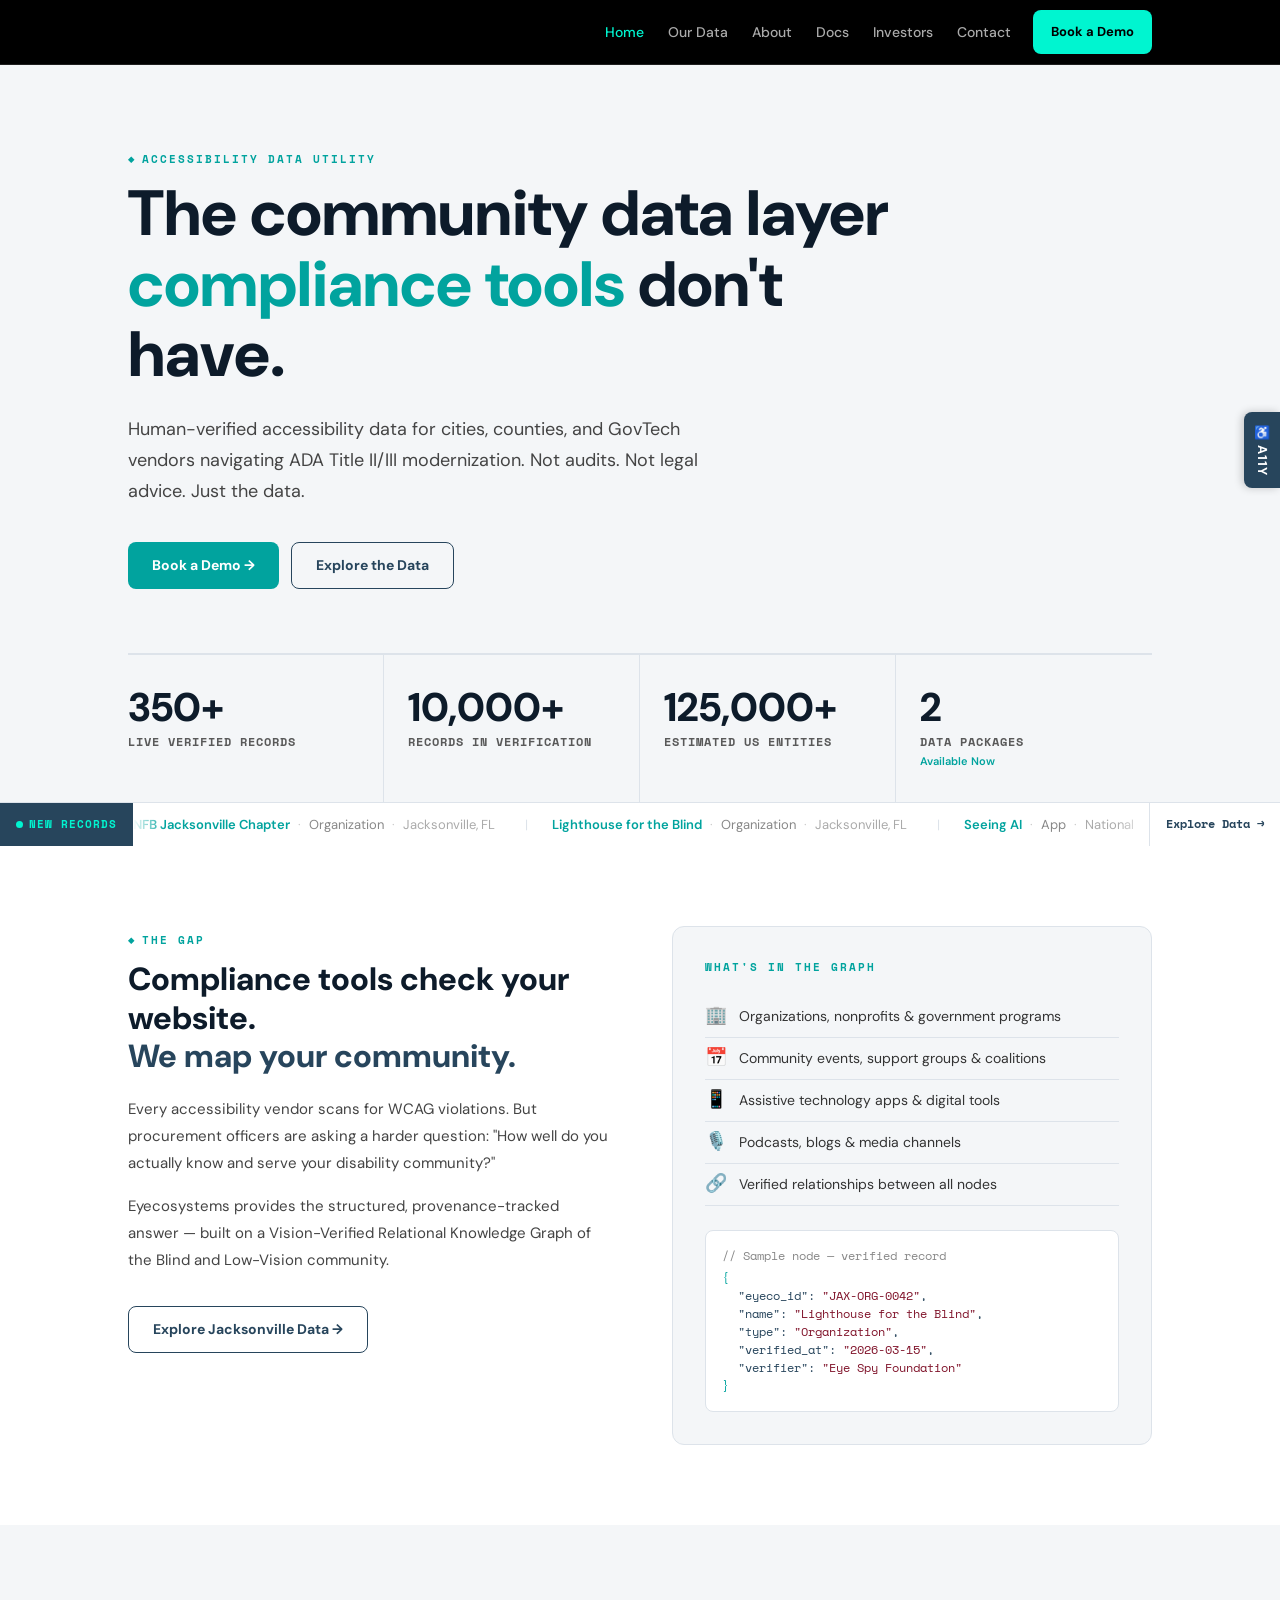
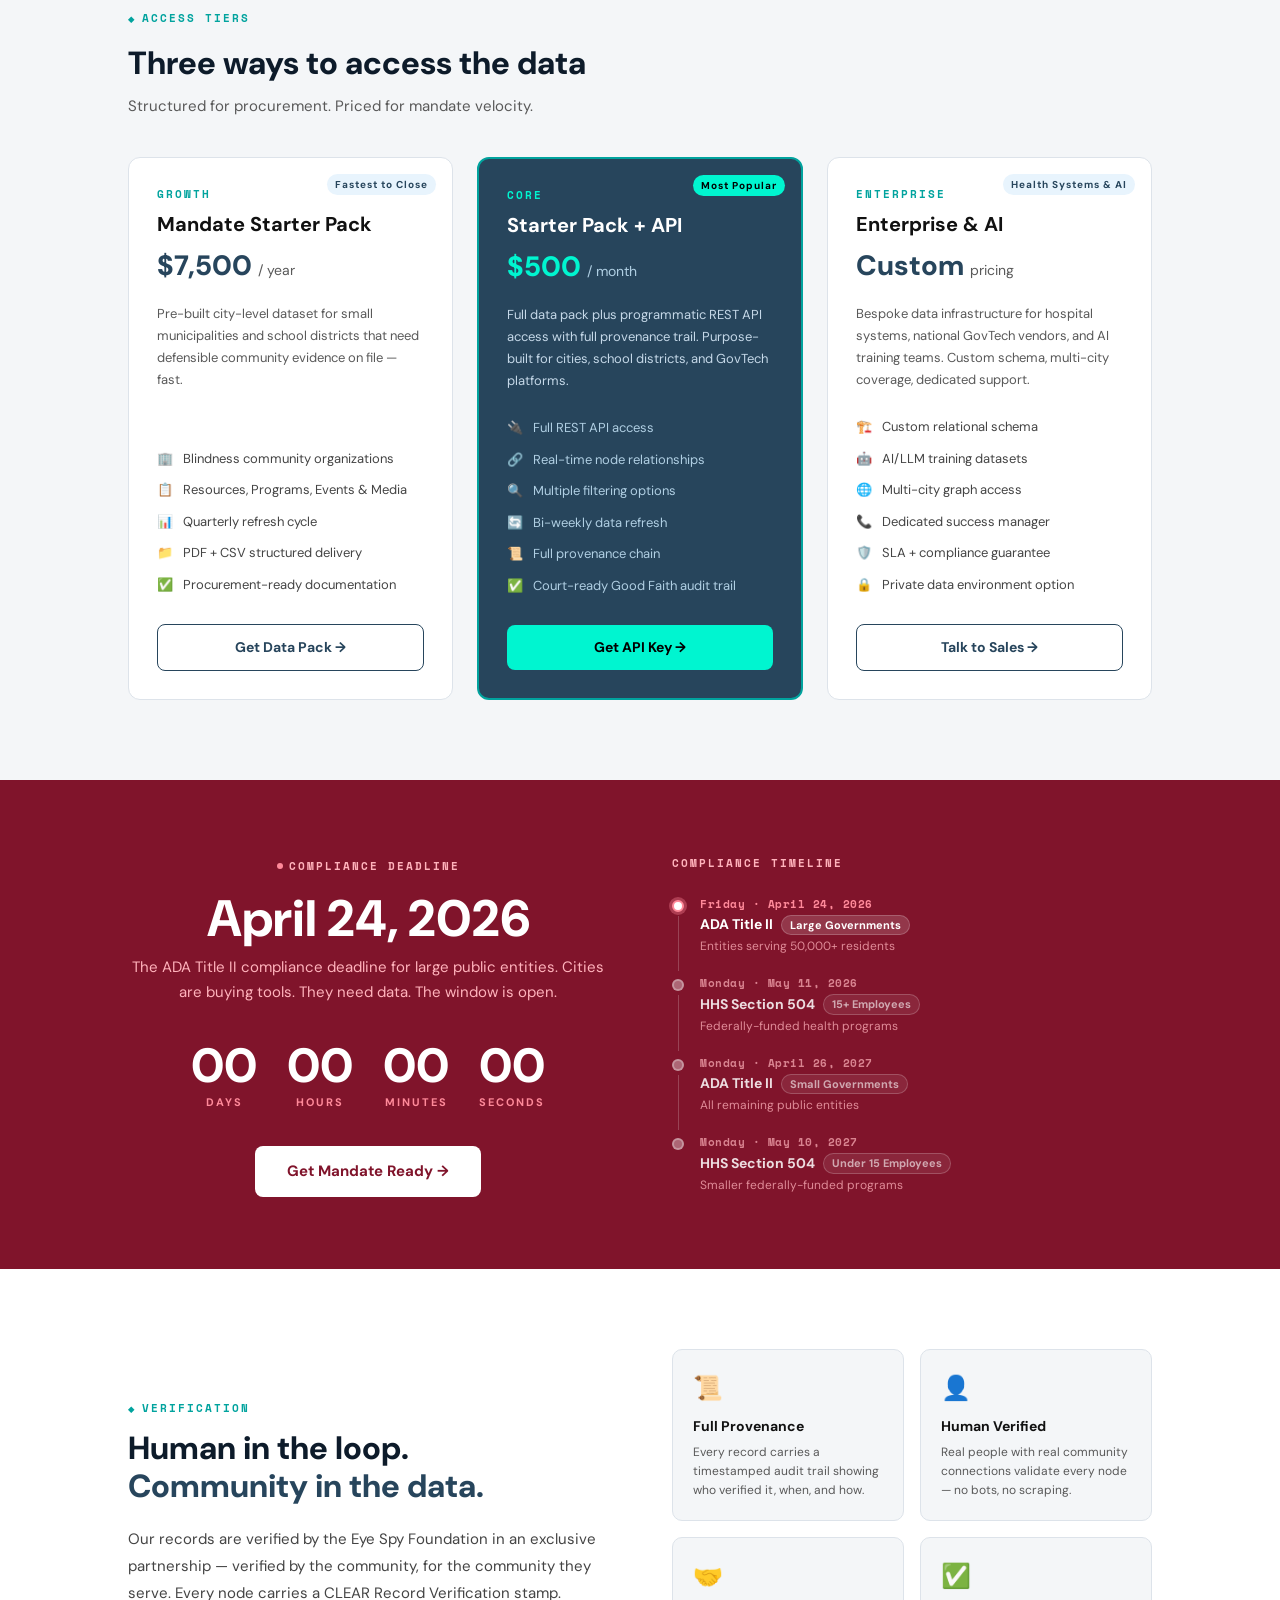
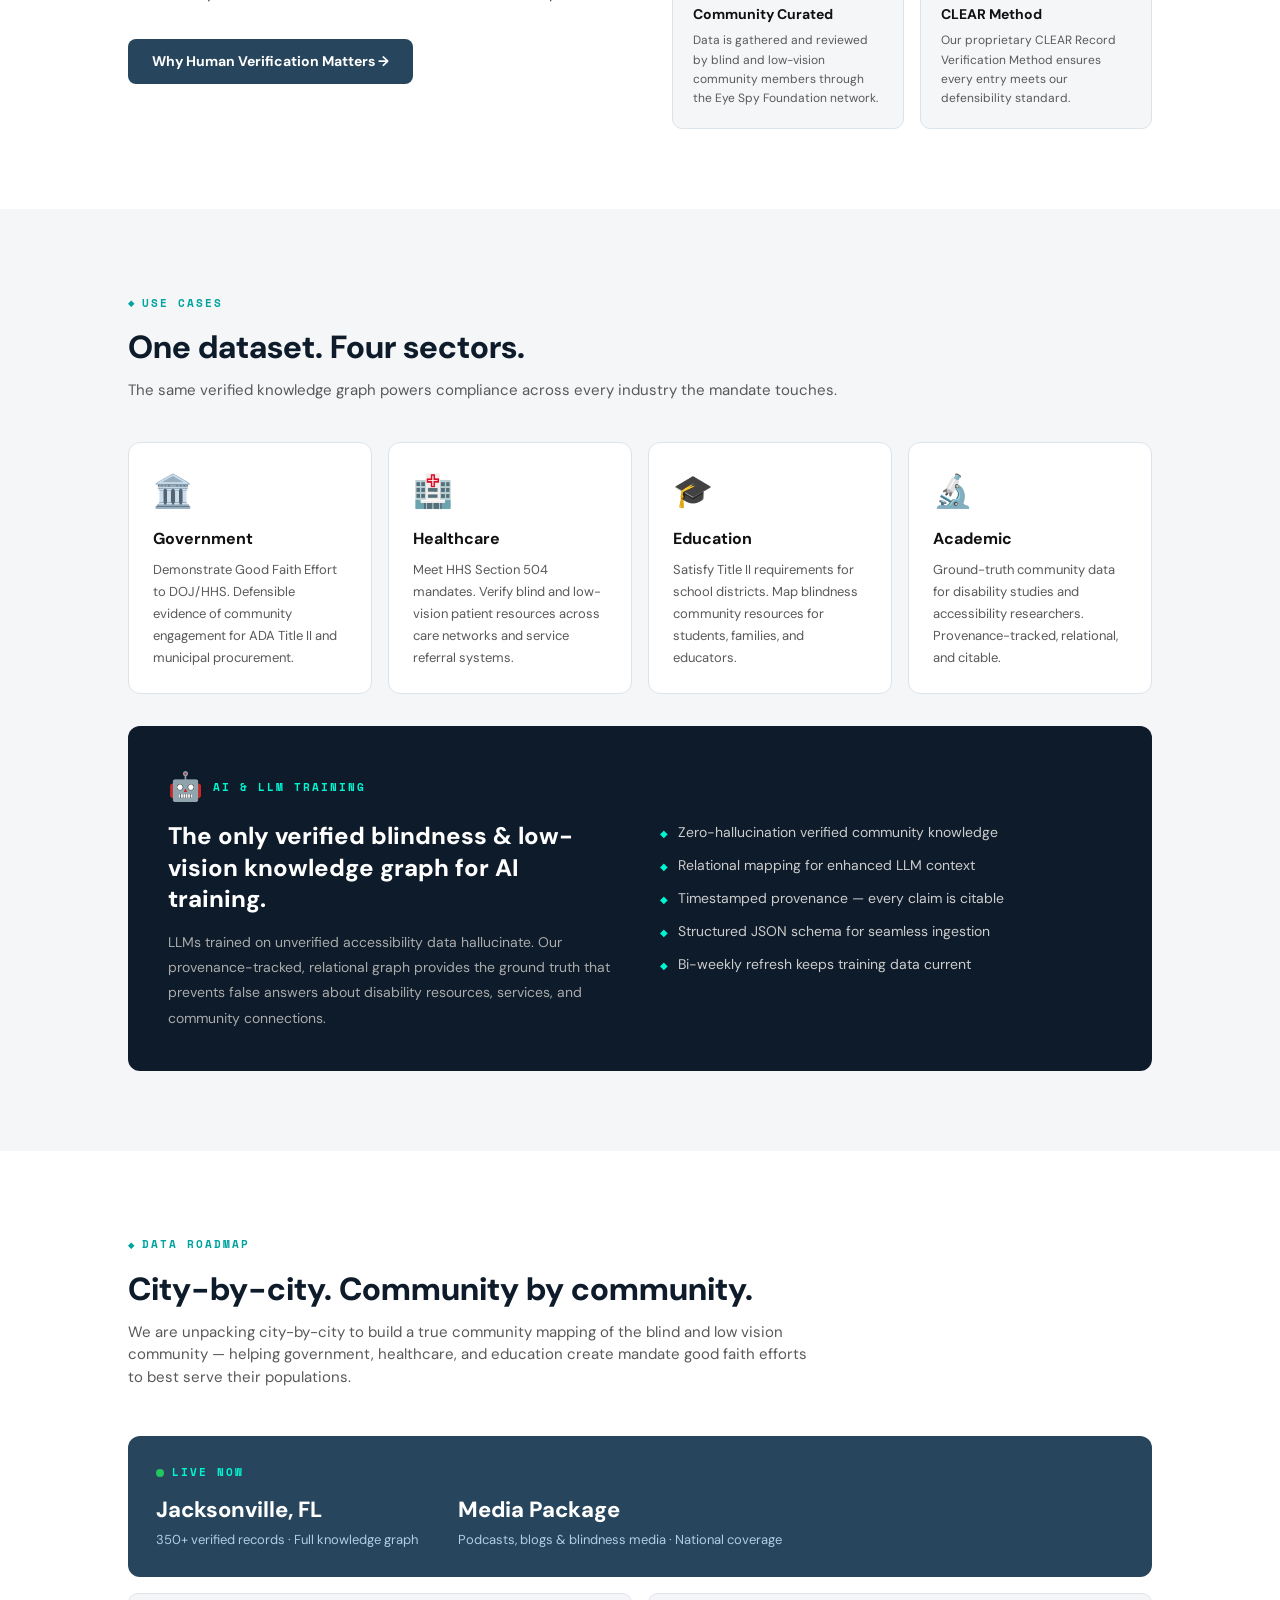
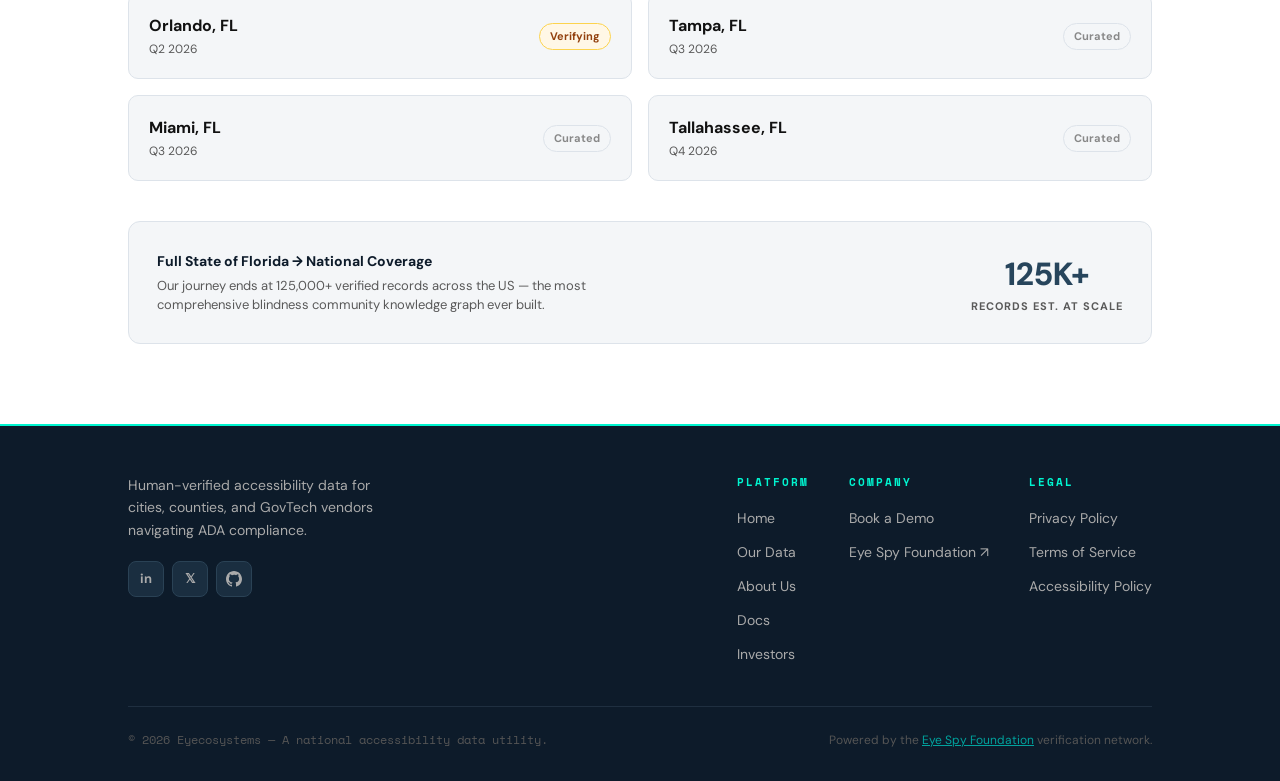
==== index.html @ 8a0022ad "Eyecosystems Wesbite Committing Files" ====
<!doctype html>
<html lang="en">
  <head>
    <meta charset="UTF-8" />
    <meta name="viewport" content="width=device-width, initial-scale=1.0" />
    <meta name="robots" content="index, follow" />
    <meta name="theme-color" content="#000000" />

    <!-- Primary SEO — updated dynamically by SEO.tsx on route change -->
    <title>Eyecosystems — Human-Verified Accessibility Data for ADA Compliance</title>
    <meta name="description" content="Structured, human-verified blind and low-vision community data for cities, counties, and GovTech vendors navigating ADA Title II/III mandates. Not audits. Just data." />

    <!-- Canonical -->
    <link rel="canonical" href="https://eyecosystems.com/" />

    <!-- Favicon (logo CDN) -->
    <link rel="icon" type="image/png" href="https://pub-629428d185ca4960a0a73c850d32294b.r2.dev/company_61718/images/44fcd4c3-2756-4f76-91cd-ed604729d4d9.png" />
    <link rel="apple-touch-icon" href="https://pub-629428d185ca4960a0a73c850d32294b.r2.dev/company_61718/images/44fcd4c3-2756-4f76-91cd-ed604729d4d9.png" />

    <!-- OpenGraph baseline (overridden per-page by SEO.tsx) -->
    <meta property="og:type" content="website" />
    <meta property="og:site_name" content="Eyecosystems" />
    <meta property="og:url" content="https://eyecosystems.com/" />
    <meta property="og:title" content="Eyecosystems — The Community Data Layer Compliance Tools Don't Have" />
    <meta property="og:description" content="Human-verified accessibility data for ADA Title II compliance. Knowledge graph of blind and low-vision community organizations, events, and resources." />
    <meta property="og:image" content="https://pub-629428d185ca4960a0a73c850d32294b.r2.dev/company_61718/images/44fcd4c3-2756-4f76-91cd-ed604729d4d9.png" />

    <!-- Twitter / X Card -->
    <meta name="twitter:card" content="summary_large_image" />
    <meta name="twitter:site" content="@eyecosystems" />
    <meta name="twitter:title" content="Eyecosystems — The Community Data Layer Compliance Tools Don't Have" />
    <meta name="twitter:description" content="Human-verified blind and low-vision community data for ADA Title II compliance." />
    <meta name="twitter:image" content="https://pub-629428d185ca4960a0a73c850d32294b.r2.dev/company_61718/images/44fcd4c3-2756-4f76-91cd-ed604729d4d9.png" />

    <!-- Sitemap -->
    <link rel="sitemap" type="application/xml" href="/sitemap.xml" />

    <!-- Schema.org JSON-LD (also injected by SEO.tsx) -->
    <script type="application/ld+json" id="schema-org-json-ld">
    {
      "@context": "https://schema.org",
      "@graph": [
        {
          "@type": "Organization",
          "@id": "https://eyecosystems.com/#organization",
          "name": "Eyecosystems",
          "url": "https://eyecosystems.com",
          "logo": "https://pub-629428d185ca4960a0a73c850d32294b.r2.dev/company_61718/images/44fcd4c3-2756-4f76-91cd-ed604729d4d9.png",
          "description": "Human-verified accessibility data for cities, counties, and GovTech vendors navigating ADA Title II/III compliance.",
          "address": {
            "@type": "PostalAddress",
            "addressLocality": "Jacksonville",
            "addressRegion": "FL",
            "addressCountry": "US"
          },
          "contactPoint": {
            "@type": "ContactPoint",
            "email": "contact@eyecosystems.com",
            "contactType": "customer service"
          },
          "sameAs": [
            "https://www.linkedin.com/company/eyecosystems/",
            "https://x.com/eyecosystems",
            "https://github.com/eyecosystems"
          ]
        },
        {
          "@type": "WebSite",
          "@id": "https://eyecosystems.com/#website",
          "url": "https://eyecosystems.com",
          "name": "Eyecosystems",
          "publisher": { "@id": "https://eyecosystems.com/#organization" }
        }
      ]
    }
    </script>

    <!-- Google tag (gtag.js) -->
    <script async src="https://www.googletagmanager.com/gtag/js?id=G-940W81LPR1"></script>
    <script>
      window.dataLayer = window.dataLayer || [];
      function gtag(){dataLayer.push(arguments);}
      gtag('js', new Date());
      gtag('config', 'G-940W81LPR1');
    </script>

    <!-- Google Search Console verification — ADD YOUR META TAG BELOW -->
    <!-- <meta name="google-site-verification" content="YOUR_VERIFICATION_CODE" /> -->
    <script type="module" crossorigin src="/assets/index-sAjUJrqt.js"></script>
    <link rel="stylesheet" crossorigin href="/assets/index-C07-YPjO.css">
  </head>
  <body>
    <div id="root"></div>
  </body>
</html>
---- assets/index-C07-YPjO.css ----
@import "https://fonts.googleapis.com/css2?family=DM+Sans:ital,opsz,wght@0,9..40,300;0,9..40,400;0,9..40,500;0,9..40,600;0,9..40,700;0,9..40,800;1,9..40,400&family=Space+Mono:wght@400;700&display=swap";*,:before,:after{box-sizing:border-box;border:0 solid #e5e7eb}:before,:after{--tw-content:""}html,:host{-webkit-text-size-adjust:100%;tab-size:4;font-feature-settings:normal;font-variation-settings:normal;-webkit-tap-highlight-color:transparent;font-family:DM Sans,Helvetica Neue,Helvetica,Arial,sans-serif;line-height:1.5}body{line-height:inherit;margin:0}hr{height:0;color:inherit;border-top-width:1px}abbr:where([title]){-webkit-text-decoration:underline dotted;text-decoration:underline dotted}h1,h2,h3,h4,h5,h6{font-size:inherit;font-weight:inherit}a{color:inherit;-webkit-text-decoration:inherit;text-decoration:inherit}b,strong{font-weight:bolder}code,kbd,samp,pre{font-feature-settings:normal;font-variation-settings:normal;font-family:Space Mono,monospace;font-size:1em}small{font-size:80%}sub,sup{vertical-align:baseline;font-size:75%;line-height:0;position:relative}sub{bottom:-.25em}sup{top:-.5em}table{text-indent:0;border-color:inherit;border-collapse:collapse}button,input,optgroup,select,textarea{font-feature-settings:inherit;font-variation-settings:inherit;font-family:inherit;font-size:100%;font-weight:inherit;line-height:inherit;color:inherit;margin:0;padding:0}button,select{text-transform:none}button,[type=button],[type=reset],[type=submit]{-webkit-appearance:button;background-color:#0000;background-image:none}:-moz-focusring{outline:auto}:-moz-ui-invalid{box-shadow:none}progress{vertical-align:baseline}::-webkit-inner-spin-button{height:auto}::-webkit-outer-spin-button{height:auto}[type=search]{-webkit-appearance:textfield;outline-offset:-2px}::-webkit-search-decoration{-webkit-appearance:none}::-webkit-file-upload-button{-webkit-appearance:button;font:inherit}summary{display:list-item}blockquote,dl,dd,h1,h2,h3,h4,h5,h6,hr,figure,p,pre{margin:0}fieldset{margin:0;padding:0}legend{padding:0}ol,ul,menu{margin:0;padding:0;list-style:none}dialog{padding:0}textarea{resize:vertical}input::-moz-placeholder{opacity:1;color:#9ca3af}textarea::-moz-placeholder{opacity:1;color:#9ca3af}input::placeholder,textarea::placeholder{opacity:1;color:#9ca3af}button,[role=button]{cursor:pointer}:disabled{cursor:default}img,svg,video,canvas,audio,iframe,embed,object{vertical-align:middle;display:block}img,video{max-width:100%;height:auto}[hidden]{display:none}*,:before,:after,::backdrop{--tw-border-spacing-x:0;--tw-border-spacing-y:0;--tw-translate-x:0;--tw-translate-y:0;--tw-rotate:0;--tw-skew-x:0;--tw-skew-y:0;--tw-scale-x:1;--tw-scale-y:1;--tw-pan-x: ;--tw-pan-y: ;--tw-pinch-zoom: ;--tw-scroll-snap-strictness:proximity;--tw-gradient-from-position: ;--tw-gradient-via-position: ;--tw-gradient-to-position: ;--tw-ordinal: ;--tw-slashed-zero: ;--tw-numeric-figure: ;--tw-numeric-spacing: ;--tw-numeric-fraction: ;--tw-ring-inset: ;--tw-ring-offset-width:0px;--tw-ring-offset-color:#fff;--tw-ring-color:#3b82f680;--tw-ring-offset-shadow:0 0 #0000;--tw-ring-shadow:0 0 #0000;--tw-shadow:0 0 #0000;--tw-shadow-colored:0 0 #0000;--tw-blur: ;--tw-brightness: ;--tw-contrast: ;--tw-grayscale: ;--tw-hue-rotate: ;--tw-invert: ;--tw-saturate: ;--tw-sepia: ;--tw-drop-shadow: ;--tw-backdrop-blur: ;--tw-backdrop-brightness: ;--tw-backdrop-contrast: ;--tw-backdrop-grayscale: ;--tw-backdrop-hue-rotate: ;--tw-backdrop-invert: ;--tw-backdrop-opacity: ;--tw-backdrop-saturate: ;--tw-backdrop-sepia: }.visible{visibility:visible}.collapse{visibility:collapse}.static{position:static}.fixed{position:fixed}.absolute{position:absolute}.relative{position:relative}.sticky{position:sticky}.isolate{isolation:isolate}.block{display:block}.inline-block{display:inline-block}.flex{display:flex}.inline-flex{display:inline-flex}.table{display:table}.grid{display:grid}.hidden{display:none}.transform{transform:translate(var(--tw-translate-x), var(--tw-translate-y)) rotate(var(--tw-rotate)) skewX(var(--tw-skew-x)) skewY(var(--tw-skew-y)) scaleX(var(--tw-scale-x)) scaleY(var(--tw-scale-y))}.break-all{word-break:break-all}.border{border-width:1px}.uppercase{text-transform:uppercase}.tabular-nums{--tw-numeric-spacing:tabular-nums;font-variant-numeric:var(--tw-ordinal) var(--tw-slashed-zero) var(--tw-numeric-figure) var(--tw-numeric-spacing) var(--tw-numeric-fraction)}.underline{text-decoration-line:underline}.outline{outline-style:solid}.ring{--tw-ring-offset-shadow:var(--tw-ring-inset) 0 0 0 var(--tw-ring-offset-width) var(--tw-ring-offset-color);--tw-ring-shadow:var(--tw-ring-inset) 0 0 0 calc(3px + var(--tw-ring-offset-width)) var(--tw-ring-color);box-shadow:var(--tw-ring-offset-shadow), var(--tw-ring-shadow), var(--tw-shadow,0 0 #0000)}.filter{filter:var(--tw-blur) var(--tw-brightness) var(--tw-contrast) var(--tw-grayscale) var(--tw-hue-rotate) var(--tw-invert) var(--tw-saturate) var(--tw-sepia) var(--tw-drop-shadow)}.transition{transition-property:color,background-color,border-color,text-decoration-color,fill,stroke,opacity,box-shadow,transform,filter,-webkit-backdrop-filter,backdrop-filter;transition-duration:.15s;transition-timing-function:cubic-bezier(.4,0,.2,1)}.ease-in-out{transition-timing-function:cubic-bezier(.4,0,.2,1)}.ease-out{transition-timing-function:cubic-bezier(0,0,.2,1)}:root{--eyeco-black:#000;--eyeco-dark-blue:#27455c;--eyeco-teal:#00f5d0;--eyeco-red:#80142b;--eyeco-data-teal:#01a39e;--eyeco-white:#fff;--eyeco-slate:#999;--eyeco-bg:#f4f6f8;--eyeco-border:#dde3ea}*,:before,:after{box-sizing:border-box}body{-webkit-font-smoothing:antialiased;-moz-osx-font-smoothing:grayscale;color:#111;background:#f4f6f8;margin:0;font-family:DM Sans,Helvetica Neue,Helvetica,sans-serif}h1,h2,h3,h4,h5,h6,p,ul{margin:0;padding:0}.sr-only{clip:rect(0, 0, 0, 0);white-space:nowrap;border-width:0;width:1px;height:1px;margin:-1px;padding:0;position:absolute;overflow:hidden}:focus-visible{outline-offset:2px;border-radius:4px;outline:2px solid #01a39e}@keyframes pulse{0%,to{opacity:1}50%{opacity:.4}}@keyframes ticker-pulse{0%,to{opacity:1;transform:scale(1)}50%{opacity:.5;transform:scale(.85)}}@keyframes ticker-scroll{0%{transform:translate(0)}to{transform:translate(-50%)}}@keyframes live-pulse{0%{box-shadow:0 0 #22c55eb3}70%{box-shadow:0 0 0 8px #22c55e00}to{box-shadow:0 0 #22c55e00}}@media (width<=768px){.desktop-nav{display:none!important}.mobile-menu-btn{display:flex!important}[style*="max-width: 80%"]{max-width:92%!important}[style*="grid-template-columns: 1fr 1fr"],[style*="grid-template-columns: 1fr 1.5fr"],[style*="grid-template-columns: 1fr 1.4fr"],[style*="grid-template-columns: 300px 1fr"],[style*="grid-template-columns: 220px 1fr"],[style*="grid-template-columns: 200px 1fr"],[style*="grid-template-columns: repeat(3, 1fr)"]{grid-template-columns:1fr!important}[style*="grid-template-columns: repeat(4, 1fr)"],[style*="grid-template-columns: repeat(5, 1fr)"]{grid-template-columns:repeat(2,1fr)!important}[style*="position: sticky"][style*="top: 80px"]{position:static!important}}@media (width<=480px){[style*="grid-template-columns: repeat(2, 1fr)"]{grid-template-columns:1fr!important}[style*="font-size: clamp(36px"]{font-size:32px!important}}.focus\:not-sr-only:focus{clip:auto;white-space:normal;width:auto;height:auto;margin:0;padding:0;position:static;overflow:visible}
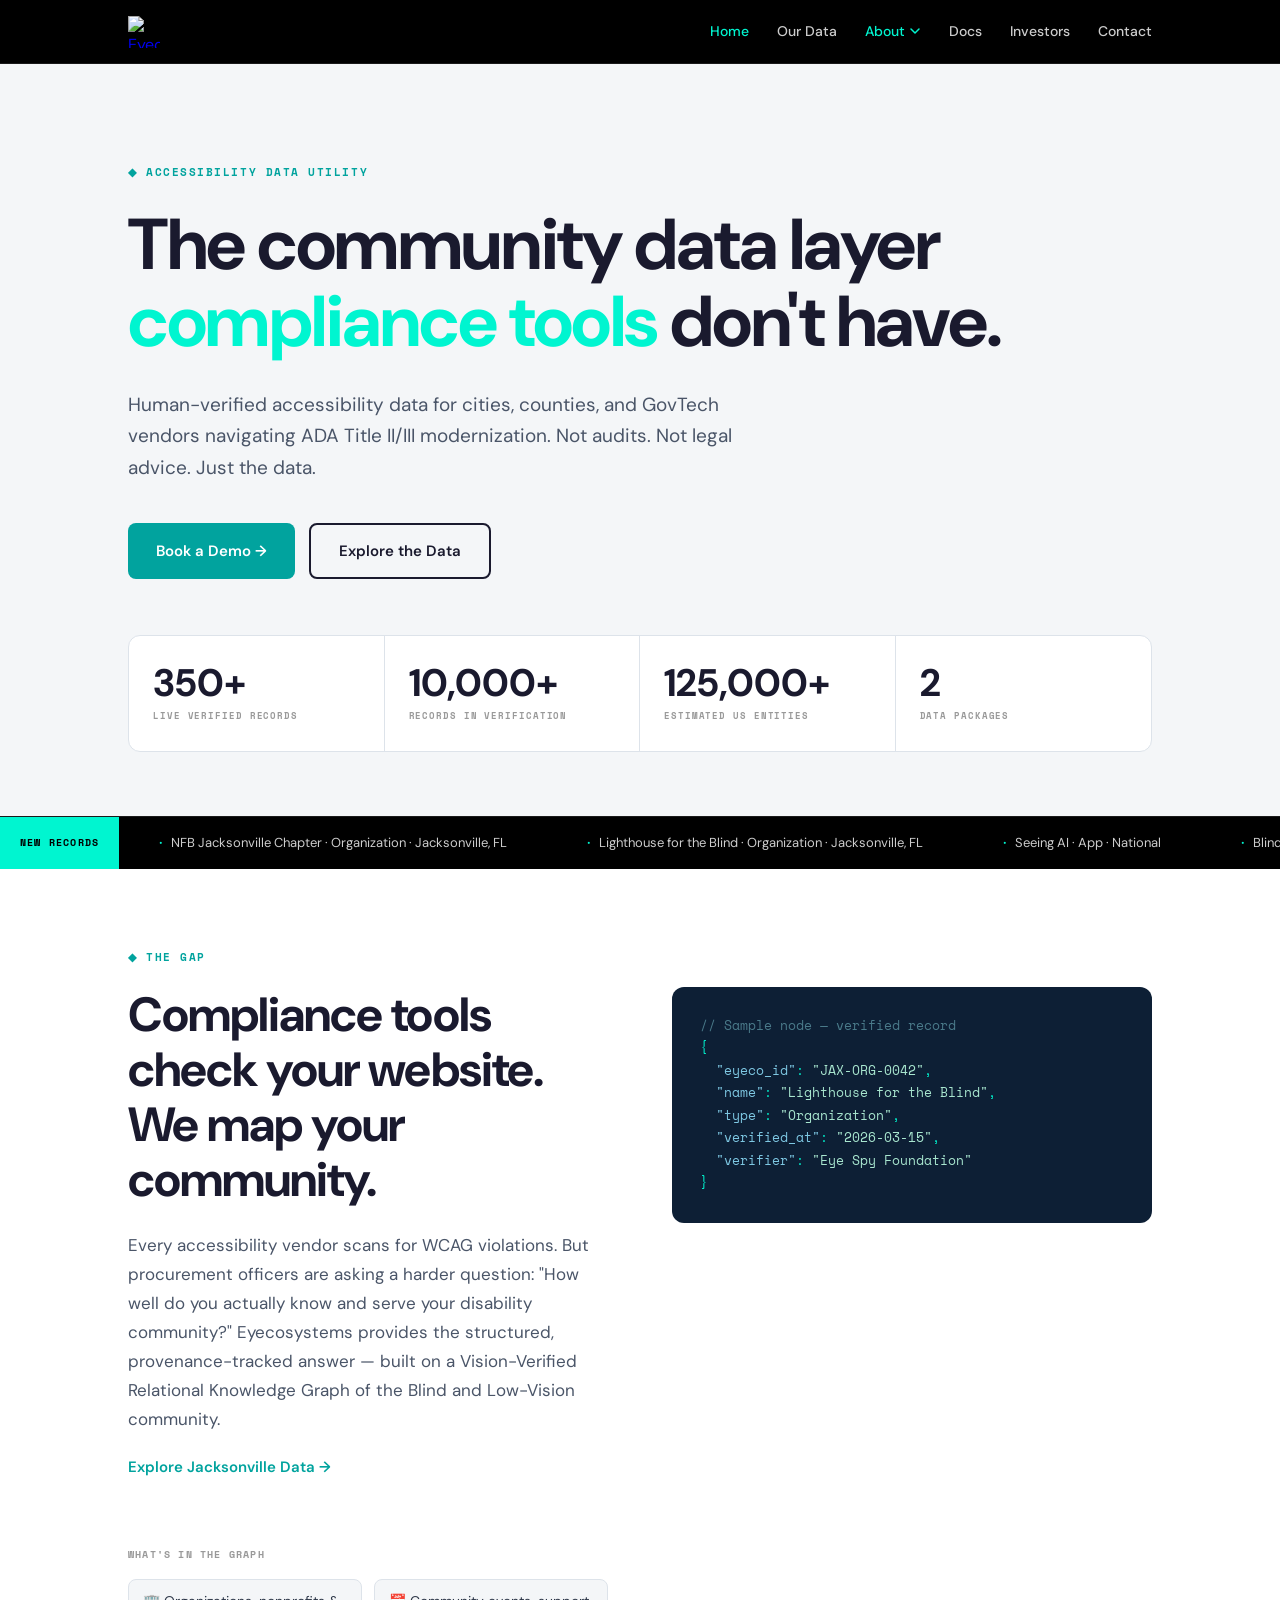
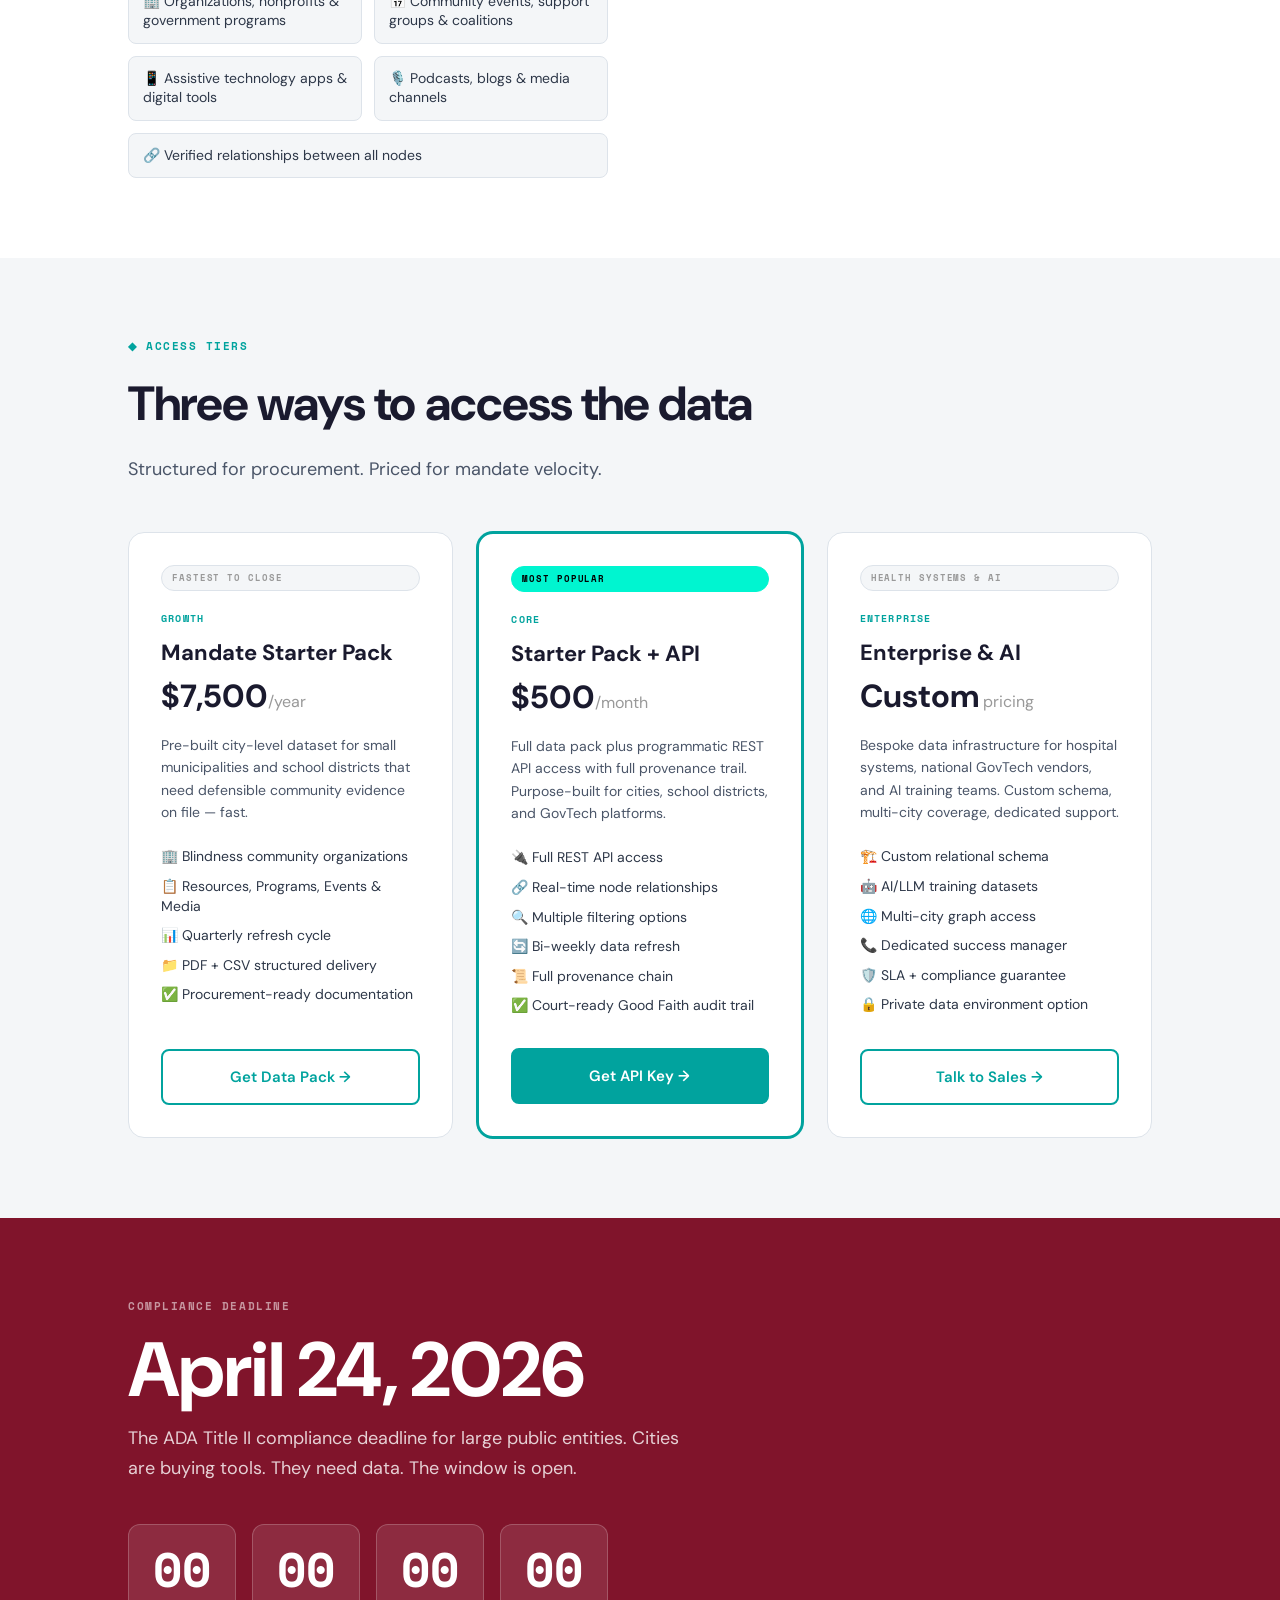
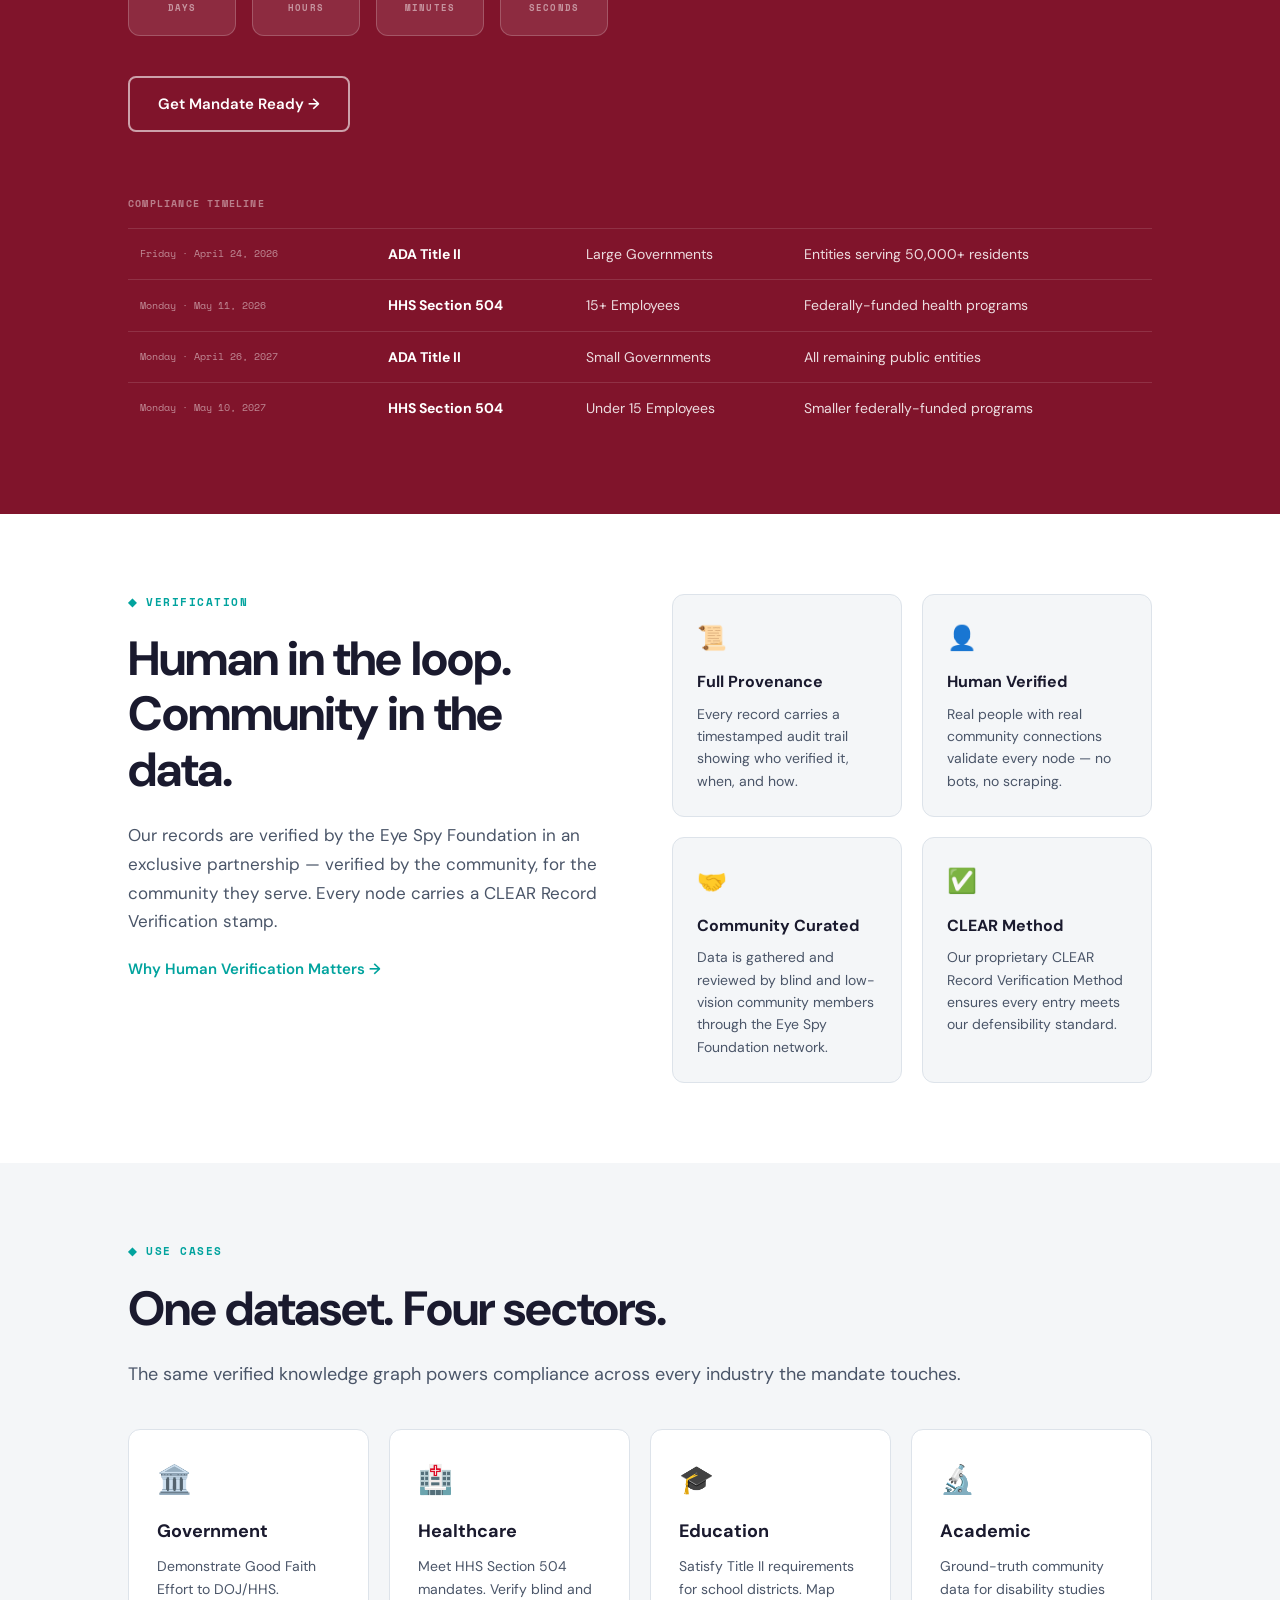
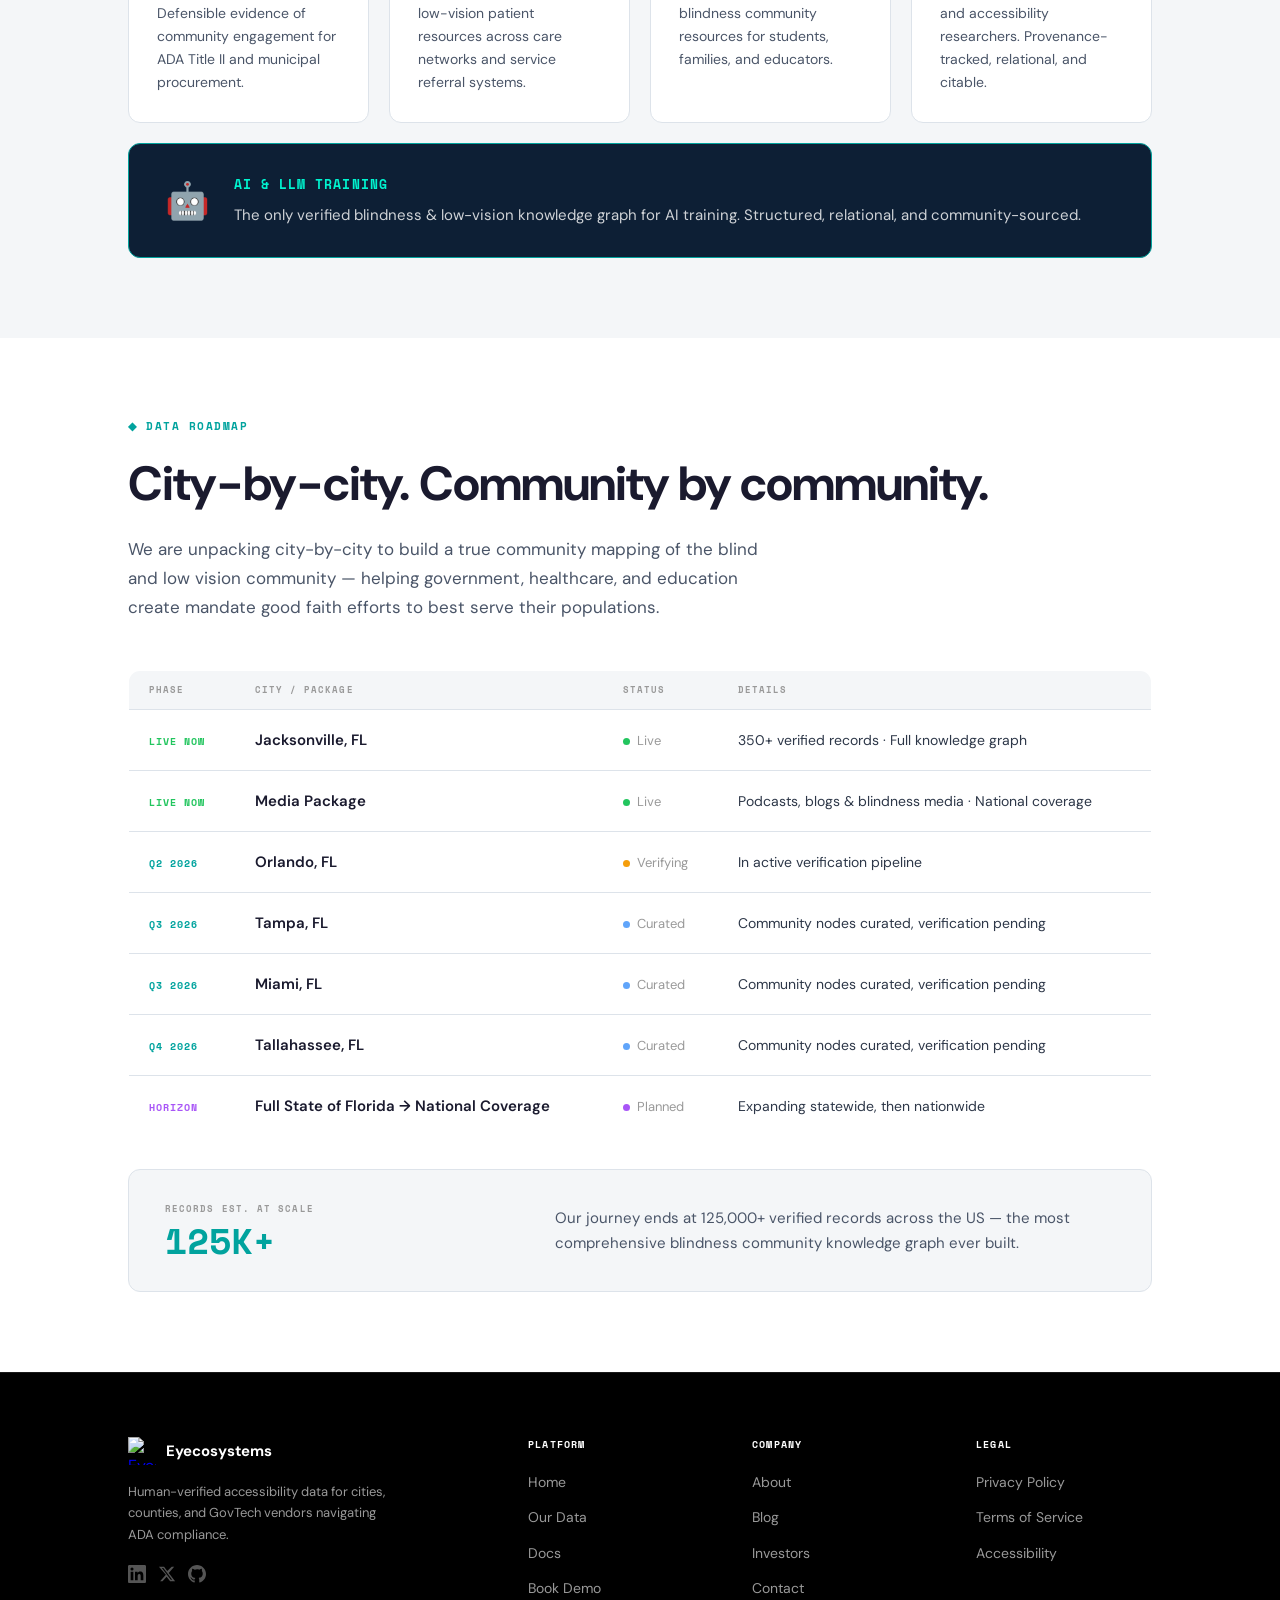
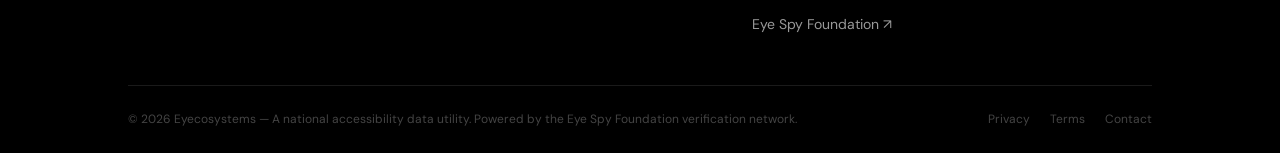
==== commit 43fc8c4b: "Rebuild homepage as static page with correct nav/footer; add HubSpot embeds to contact and book-demo" ====
--- a/index.html
+++ b/index.html
@@ -1,95 +1,719 @@
-<!doctype html>
+<!DOCTYPE html>
 <html lang="en">
-  <head>
-    <meta charset="UTF-8" />
-    <meta name="viewport" content="width=device-width, initial-scale=1.0" />
-    <meta name="robots" content="index, follow" />
-    <meta name="theme-color" content="#000000" />
-
-    <!-- Primary SEO — updated dynamically by SEO.tsx on route change -->
-    <title>Eyecosystems — Human-Verified Accessibility Data for ADA Compliance</title>
-    <meta name="description" content="Structured, human-verified blind and low-vision community data for cities, counties, and GovTech vendors navigating ADA Title II/III mandates. Not audits. Just data." />
-
-    <!-- Canonical -->
-    <link rel="canonical" href="https://eyecosystems.com/" />
-
-    <!-- Favicon (logo CDN) -->
-    <link rel="icon" type="image/png" href="https://pub-629428d185ca4960a0a73c850d32294b.r2.dev/company_61718/images/44fcd4c3-2756-4f76-91cd-ed604729d4d9.png" />
-    <link rel="apple-touch-icon" href="https://pub-629428d185ca4960a0a73c850d32294b.r2.dev/company_61718/images/44fcd4c3-2756-4f76-91cd-ed604729d4d9.png" />
-
-    <!-- OpenGraph baseline (overridden per-page by SEO.tsx) -->
-    <meta property="og:type" content="website" />
-    <meta property="og:site_name" content="Eyecosystems" />
-    <meta property="og:url" content="https://eyecosystems.com/" />
-    <meta property="og:title" content="Eyecosystems — The Community Data Layer Compliance Tools Don't Have" />
-    <meta property="og:description" content="Human-verified accessibility data for ADA Title II compliance. Knowledge graph of blind and low-vision community organizations, events, and resources." />
-    <meta property="og:image" content="https://pub-629428d185ca4960a0a73c850d32294b.r2.dev/company_61718/images/44fcd4c3-2756-4f76-91cd-ed604729d4d9.png" />
-
-    <!-- Twitter / X Card -->
-    <meta name="twitter:card" content="summary_large_image" />
-    <meta name="twitter:site" content="@eyecosystems" />
-    <meta name="twitter:title" content="Eyecosystems — The Community Data Layer Compliance Tools Don't Have" />
-    <meta name="twitter:description" content="Human-verified blind and low-vision community data for ADA Title II compliance." />
-    <meta name="twitter:image" content="https://pub-629428d185ca4960a0a73c850d32294b.r2.dev/company_61718/images/44fcd4c3-2756-4f76-91cd-ed604729d4d9.png" />
-
-    <!-- Sitemap -->
-    <link rel="sitemap" type="application/xml" href="/sitemap.xml" />
-
-    <!-- Schema.org JSON-LD (also injected by SEO.tsx) -->
-    <script type="application/ld+json" id="schema-org-json-ld">
-    {
-      "@context": "https://schema.org",
-      "@graph": [
-        {
-          "@type": "Organization",
-          "@id": "https://eyecosystems.com/#organization",
-          "name": "Eyecosystems",
-          "url": "https://eyecosystems.com",
-          "logo": "https://pub-629428d185ca4960a0a73c850d32294b.r2.dev/company_61718/images/44fcd4c3-2756-4f76-91cd-ed604729d4d9.png",
-          "description": "Human-verified accessibility data for cities, counties, and GovTech vendors navigating ADA Title II/III compliance.",
-          "address": {
-            "@type": "PostalAddress",
-            "addressLocality": "Jacksonville",
-            "addressRegion": "FL",
-            "addressCountry": "US"
-          },
-          "contactPoint": {
-            "@type": "ContactPoint",
-            "email": "contact@eyecosystems.com",
-            "contactType": "customer service"
-          },
-          "sameAs": [
-            "https://www.linkedin.com/company/eyecosystems/",
-            "https://x.com/eyecosystems",
-            "https://github.com/eyecosystems"
-          ]
-        },
-        {
-          "@type": "WebSite",
-          "@id": "https://eyecosystems.com/#website",
-          "url": "https://eyecosystems.com",
-          "name": "Eyecosystems",
-          "publisher": { "@id": "https://eyecosystems.com/#organization" }
+<head>
+  <meta charset="UTF-8" />
+  <meta name="viewport" content="width=device-width, initial-scale=1.0" />
+  <title>Eyecosystems — The Community Data Layer Compliance Tools Don't Have</title>
+  <meta name="description" content="Human-verified accessibility data for cities, counties, and GovTech vendors navigating ADA Title II/III modernization. Not audits. Not legal advice. Just the data." />
+
+  <!-- Google Analytics -->
+  <script async src="https://www.googletagmanager.com/gtag/js?id=G-940W81LPR1"></script>
+  <script>
+    window.dataLayer = window.dataLayer || [];
+    function gtag(){dataLayer.push(arguments);}
+    gtag('js', new Date());
+    gtag('config', 'G-940W81LPR1');
+  </script>
+
+  <!-- Google Fonts -->
+  <link rel="preconnect" href="https://fonts.googleapis.com" />
+  <link rel="preconnect" href="https://fonts.gstatic.com" crossorigin />
+  <link href="https://fonts.googleapis.com/css2?family=DM+Sans:ital,opsz,wght@0,9..40,300;0,9..40,400;0,9..40,500;0,9..40,600;0,9..40,700;1,9..40,400&family=Space+Mono:wght@400;700&display=swap" rel="stylesheet" />
+
+  <style>
+    /* ===== RESET & BASE ===== */
+    *, *::before, *::after { box-sizing: border-box; margin: 0; padding: 0; }
+    :root {
+      --eyeco-black: #000;
+      --eyeco-dark-blue: #27455c;
+      --eyeco-teal: #00f5d0;
+      --eyeco-data-teal: #01a39e;
+      --eyeco-red: #80142b;
+      --eyeco-white: #fff;
+      --eyeco-slate: #999;
+      --eyeco-bg: #f4f6f8;
+      --eyeco-border: #dde3ea;
+    }
+    html { scroll-behavior: smooth; }
+    body { font-family: 'DM Sans', sans-serif; background: var(--eyeco-bg); color: #1a1a2e; line-height: 1.6; -webkit-font-smoothing: antialiased; }
+
+    /* ===== SHARED HEADER ===== */
+    .site-header { position: sticky; top: 0; z-index: 100; background: #000; height: 64px; display: flex; align-items: center; border-bottom: 1px solid #1a1a1a; }
+    .header-inner { width: 80%; max-width: 1280px; margin: 0 auto; display: flex; align-items: center; justify-content: space-between; }
+    .header-logo { display: flex; align-items: center; text-decoration: none; }
+    .header-logo img { height: 32px; width: auto; }
+    .header-nav { display: flex; align-items: center; gap: 28px; }
+    .header-nav > a { color: #ccc; font-family: 'DM Sans', sans-serif; font-size: 14px; font-weight: 500; text-decoration: none; transition: color 0.15s; }
+    .header-nav > a:hover { color: #fff; }
+    .header-nav > a.active { color: #00f5d0; }
+    .nav-dropdown { position: relative; }
+    .nav-dropdown-btn { background: none; border: none; cursor: pointer; color: #00f5d0; font-family: 'DM Sans', sans-serif; font-size: 14px; font-weight: 500; padding: 0; display: flex; align-items: center; gap: 4px; transition: color 0.15s; }
+    .nav-dropdown-btn:hover { color: #fff; }
+    .nav-dropdown-btn svg { transition: transform 0.2s; }
+    .nav-dropdown.is-open .nav-dropdown-btn svg { transform: rotate(180deg); }
+    .nav-dropdown-menu { display: none; position: absolute; top: calc(100% + 12px); left: 50%; transform: translateX(-50%); background: #111; border: 1px solid #2a2a2a; border-radius: 8px; min-width: 200px; padding: 6px 0; z-index: 200; }
+    .nav-dropdown.is-open .nav-dropdown-menu { display: block; }
+    .nav-dropdown-menu a { display: block; padding: 10px 18px; color: #ccc; font-family: 'DM Sans', sans-serif; font-size: 14px; font-weight: 500; text-decoration: none; transition: color 0.15s, background 0.15s; }
+    .nav-dropdown-menu a:hover { color: #fff; background: #1a1a1a; }
+    .nav-dropdown-menu a.active { color: #00f5d0; }
+    @media (max-width: 768px) { .header-inner { width: 92%; } .header-nav { display: none; } }
+
+    /* ===== SHARED FOOTER ===== */
+    .site-footer { background: #000; border-top: 1px solid #1a1a1a; padding: 64px 0 0; margin-top: 0; }
+    .footer-inner { width: 80%; max-width: 1280px; margin: 0 auto; }
+    .footer-grid { display: grid; grid-template-columns: 2fr 1fr 1fr 1fr; gap: 48px; padding-bottom: 48px; border-bottom: 1px solid #1a1a1a; }
+    .footer-brand-logo { display: flex; align-items: center; gap: 10px; margin-bottom: 16px; text-decoration: none; }
+    .footer-brand-logo img { height: 28px; width: auto; }
+    .footer-brand-name { color: #fff; font-family: 'DM Sans', sans-serif; font-size: 15px; font-weight: 700; }
+    .footer-tagline { font-family: 'DM Sans', sans-serif; font-size: 13px; color: #999; line-height: 1.65; max-width: 260px; }
+    .footer-social { display: flex; gap: 12px; margin-top: 20px; }
+    .footer-social a { color: #555; transition: color 0.15s; }
+    .footer-social a:hover { color: #fff; }
+    .footer-col-title { font-family: 'Space Mono', monospace; font-size: 10px; font-weight: 700; letter-spacing: 0.12em; text-transform: uppercase; color: #fff; margin-bottom: 16px; }
+    .footer-col-links { display: flex; flex-direction: column; gap: 10px; list-style: none; padding: 0; margin: 0; }
+    .footer-col-links a { font-family: 'DM Sans', sans-serif; font-size: 14px; color: #999; text-decoration: none; transition: color 0.15s; }
+    .footer-col-links a:hover { color: #fff; }
+    .footer-bottom { padding: 24px 0; display: flex; align-items: center; justify-content: space-between; flex-wrap: wrap; gap: 12px; }
+    .footer-copy { font-family: 'DM Sans', sans-serif; font-size: 12px; color: #444; }
+    .footer-bottom-links { display: flex; gap: 20px; }
+    .footer-bottom-links a { font-family: 'DM Sans', sans-serif; font-size: 12px; color: #444; text-decoration: none; transition: color 0.15s; }
+    .footer-bottom-links a:hover { color: #fff; }
+    @media (max-width: 900px) { .footer-grid { grid-template-columns: 1fr 1fr; gap: 32px; } }
+    @media (max-width: 768px) { .footer-inner { width: 92%; } .footer-grid { grid-template-columns: 1fr 1fr; gap: 24px; } .footer-bottom { flex-direction: column; align-items: flex-start; } }
+    @media (max-width: 480px) { .footer-grid { grid-template-columns: 1fr; } }
+
+    /* ===== PAGE SECTIONS ===== */
+    .section-inner { width: 80%; max-width: 1280px; margin: 0 auto; }
+    @media (max-width: 768px) { .section-inner { width: 92%; } }
+
+    /* ===== SECTION 1: HERO ===== */
+    .hero { background: var(--eyeco-bg); padding: 100px 0 0; }
+    .hero-label { font-family: 'Space Mono', monospace; font-size: 11px; font-weight: 700; letter-spacing: 0.14em; text-transform: uppercase; color: var(--eyeco-data-teal); margin-bottom: 24px; display: flex; align-items: center; gap: 8px; }
+    .hero h1 { font-family: 'DM Sans', sans-serif; font-size: clamp(40px, 6vw, 72px); font-weight: 700; line-height: 1.08; color: #1a1a2e; letter-spacing: -0.02em; margin-bottom: 28px; }
+    .hero h1 .teal { color: var(--eyeco-teal); }
+    .hero-subtitle { font-family: 'DM Sans', sans-serif; font-size: clamp(16px, 2vw, 19px); color: #4a5568; line-height: 1.65; max-width: 640px; margin-bottom: 40px; }
+    .hero-buttons { display: flex; gap: 14px; flex-wrap: wrap; margin-bottom: 56px; }
+    .btn-primary { display: inline-flex; align-items: center; background: var(--eyeco-data-teal); color: #fff; font-family: 'DM Sans', sans-serif; font-size: 15px; font-weight: 600; padding: 14px 28px; border-radius: 8px; text-decoration: none; transition: background 0.15s, transform 0.1s; }
+    .btn-primary:hover { background: #019289; transform: translateY(-1px); }
+    .btn-outline { display: inline-flex; align-items: center; background: transparent; color: #1a1a2e; font-family: 'DM Sans', sans-serif; font-size: 15px; font-weight: 600; padding: 14px 28px; border-radius: 8px; border: 2px solid #1a1a2e; text-decoration: none; transition: background 0.15s, color 0.15s, transform 0.1s; }
+    .btn-outline:hover { background: #1a1a2e; color: #fff; transform: translateY(-1px); }
+
+    /* Stats Row */
+    .hero-stats { display: grid; grid-template-columns: repeat(4, 1fr); border: 1px solid var(--eyeco-border); border-radius: 12px; background: #fff; overflow: hidden; }
+    .hero-stat { padding: 28px 24px; border-right: 1px solid var(--eyeco-border); }
+    .hero-stat:last-child { border-right: none; }
+    .hero-stat-number { font-family: 'DM Sans', sans-serif; font-size: clamp(28px, 3vw, 40px); font-weight: 700; color: #1a1a2e; line-height: 1; margin-bottom: 6px; }
+    .hero-stat-label { font-family: 'Space Mono', monospace; font-size: 9px; font-weight: 700; letter-spacing: 0.1em; text-transform: uppercase; color: var(--eyeco-slate); }
+    @media (max-width: 768px) { .hero-stats { grid-template-columns: repeat(2, 1fr); } .hero-stat:nth-child(2) { border-right: none; } .hero-stat:nth-child(1), .hero-stat:nth-child(2) { border-bottom: 1px solid var(--eyeco-border); } }
+
+    /* Ticker */
+    .ticker-wrap { background: #000; margin-top: 64px; overflow: hidden; position: relative; border-top: 1px solid #1a1a1a; }
+    .ticker-inner { display: flex; align-items: center; height: 52px; }
+    .ticker-badge { flex-shrink: 0; background: var(--eyeco-teal); color: #000; font-family: 'Space Mono', monospace; font-size: 10px; font-weight: 700; letter-spacing: 0.12em; text-transform: uppercase; padding: 0 20px; white-space: nowrap; z-index: 2; height: 100%; display: flex; align-items: center; }
+    .ticker-track-wrap { overflow: hidden; flex: 1; }
+    .ticker-track { display: flex; width: max-content; animation: ticker-scroll 30s linear infinite; }
+    .ticker-track:hover { animation-play-state: paused; }
+    .ticker-item { font-family: 'DM Sans', sans-serif; font-size: 13px; color: #ccc; white-space: nowrap; padding: 0 40px; display: flex; align-items: center; gap: 8px; }
+    .ticker-item::before { content: '·'; color: var(--eyeco-teal); font-size: 18px; line-height: 1; }
+    @keyframes ticker-scroll { 0% { transform: translateX(0); } 100% { transform: translateX(-50%); } }
+
+    /* ===== SECTION 2: THE GAP ===== */
+    .section-gap { background: #fff; padding: 80px 0; }
+    .section-label { font-family: 'Space Mono', monospace; font-size: 11px; font-weight: 700; letter-spacing: 0.14em; text-transform: uppercase; color: var(--eyeco-data-teal); margin-bottom: 20px; }
+    .section-h2 { font-family: 'DM Sans', sans-serif; font-size: clamp(28px, 4vw, 48px); font-weight: 700; color: #1a1a2e; line-height: 1.15; letter-spacing: -0.02em; margin-bottom: 24px; }
+    .section-body { font-family: 'DM Sans', sans-serif; font-size: 17px; color: #4a5568; line-height: 1.7; max-width: 600px; margin-bottom: 20px; }
+    .section-link { font-family: 'DM Sans', sans-serif; font-size: 15px; font-weight: 600; color: var(--eyeco-data-teal); text-decoration: none; display: inline-flex; align-items: center; gap: 4px; transition: gap 0.15s; margin-bottom: 32px; display: inline-block; }
+    .section-link:hover { text-decoration: underline; }
+    .gap-layout { display: grid; grid-template-columns: 1fr 1fr; gap: 64px; align-items: start; }
+    @media (max-width: 900px) { .gap-layout { grid-template-columns: 1fr; gap: 40px; } }
+    .graph-label { font-family: 'Space Mono', monospace; font-size: 10px; font-weight: 700; letter-spacing: 0.12em; text-transform: uppercase; color: var(--eyeco-slate); margin-top: 36px; margin-bottom: 16px; }
+    .graph-items { display: grid; grid-template-columns: 1fr 1fr; gap: 12px; }
+    @media (max-width: 480px) { .graph-items { grid-template-columns: 1fr; } }
+    .graph-item { display: flex; align-items: flex-start; gap: 10px; font-family: 'DM Sans', sans-serif; font-size: 14px; color: #2d3748; background: var(--eyeco-bg); border: 1px solid var(--eyeco-border); border-radius: 8px; padding: 12px 14px; line-height: 1.4; }
+    .graph-item-full { grid-column: span 2; }
+    .code-block { background: #0d1f35; border-radius: 12px; padding: 28px; overflow-x: auto; }
+    .code-block pre { font-family: 'Space Mono', monospace; font-size: 12.5px; color: var(--eyeco-teal); line-height: 1.8; white-space: pre; }
+
+    /* ===== SECTION 3: PRICING ===== */
+    .section-pricing { background: var(--eyeco-bg); padding: 80px 0; }
+    .section-subtitle { font-family: 'DM Sans', sans-serif; font-size: 18px; color: #4a5568; margin-bottom: 48px; margin-top: 8px; }
+    .pricing-grid { display: grid; grid-template-columns: repeat(3, 1fr); gap: 24px; }
+    @media (max-width: 900px) { .pricing-grid { grid-template-columns: 1fr; max-width: 480px; } }
+    .pricing-card { background: #fff; border: 1px solid var(--eyeco-border); border-radius: 16px; padding: 32px; position: relative; display: flex; flex-direction: column; }
+    .pricing-card.featured { border-color: var(--eyeco-data-teal); border-width: 2px; box-shadow: 0 0 0 1px var(--eyeco-data-teal); }
+    .pricing-badge { display: inline-block; font-family: 'Space Mono', monospace; font-size: 9px; font-weight: 700; letter-spacing: 0.1em; text-transform: uppercase; padding: 5px 10px; border-radius: 20px; background: var(--eyeco-bg); color: var(--eyeco-slate); border: 1px solid var(--eyeco-border); margin-bottom: 20px; }
+    .pricing-card.featured .pricing-badge { background: var(--eyeco-teal); color: #000; border-color: var(--eyeco-teal); }
+    .pricing-tier { font-family: 'Space Mono', monospace; font-size: 10px; font-weight: 700; letter-spacing: 0.12em; text-transform: uppercase; color: var(--eyeco-data-teal); margin-bottom: 8px; }
+    .pricing-title { font-family: 'DM Sans', sans-serif; font-size: 22px; font-weight: 700; color: #1a1a2e; margin-bottom: 8px; }
+    .pricing-price { font-family: 'DM Sans', sans-serif; font-size: 32px; font-weight: 700; color: #1a1a2e; margin-bottom: 4px; line-height: 1.1; }
+    .pricing-price span { font-size: 16px; font-weight: 400; color: var(--eyeco-slate); }
+    .pricing-desc { font-family: 'DM Sans', sans-serif; font-size: 14px; color: #4a5568; line-height: 1.6; margin: 16px 0 24px; }
+    .pricing-features { list-style: none; padding: 0; margin: 0 0 32px; display: flex; flex-direction: column; gap: 10px; flex: 1; }
+    .pricing-features li { font-family: 'DM Sans', sans-serif; font-size: 14px; color: #2d3748; display: flex; align-items: flex-start; gap: 8px; line-height: 1.4; }
+    .pricing-cta { display: block; text-align: center; font-family: 'DM Sans', sans-serif; font-size: 15px; font-weight: 600; padding: 14px 24px; border-radius: 8px; text-decoration: none; transition: all 0.15s; border: 2px solid var(--eyeco-data-teal); color: var(--eyeco-data-teal); background: transparent; }
+    .pricing-cta:hover { background: var(--eyeco-data-teal); color: #fff; }
+    .pricing-card.featured .pricing-cta { background: var(--eyeco-data-teal); color: #fff; border-color: var(--eyeco-data-teal); }
+    .pricing-card.featured .pricing-cta:hover { background: #019289; border-color: #019289; }
+
+    /* ===== SECTION 4: DEADLINE ===== */
+    .section-deadline { background: var(--eyeco-red); padding: 80px 0; }
+    .deadline-label { font-family: 'Space Mono', monospace; font-size: 11px; font-weight: 700; letter-spacing: 0.14em; text-transform: uppercase; color: rgba(255,255,255,0.55); margin-bottom: 16px; }
+    .deadline-h2 { font-family: 'DM Sans', sans-serif; font-size: clamp(36px, 6vw, 80px); font-weight: 700; color: #fff; line-height: 1; letter-spacing: -0.02em; margin-bottom: 16px; }
+    .deadline-text { font-family: 'DM Sans', sans-serif; font-size: 18px; color: rgba(255,255,255,0.8); line-height: 1.65; max-width: 560px; margin-bottom: 40px; }
+    .countdown { display: flex; gap: 16px; margin-bottom: 40px; flex-wrap: wrap; }
+    .countdown-box { background: rgba(255,255,255,0.1); border: 1px solid rgba(255,255,255,0.2); border-radius: 12px; padding: 20px 24px; text-align: center; min-width: 100px; }
+    .countdown-num { font-family: 'Space Mono', monospace; font-size: clamp(28px, 4vw, 48px); font-weight: 700; color: #fff; line-height: 1; display: block; }
+    .countdown-lbl { font-family: 'Space Mono', monospace; font-size: 9px; font-weight: 700; letter-spacing: 0.12em; text-transform: uppercase; color: rgba(255,255,255,0.5); margin-top: 8px; display: block; }
+    .btn-white-outline { display: inline-flex; align-items: center; background: transparent; color: #fff; font-family: 'DM Sans', sans-serif; font-size: 15px; font-weight: 600; padding: 14px 28px; border-radius: 8px; border: 2px solid rgba(255,255,255,0.6); text-decoration: none; transition: all 0.15s; margin-bottom: 64px; }
+    .btn-white-outline:hover { background: rgba(255,255,255,0.1); border-color: #fff; }
+    .timeline-label { font-family: 'Space Mono', monospace; font-size: 10px; font-weight: 700; letter-spacing: 0.12em; text-transform: uppercase; color: rgba(255,255,255,0.45); margin-bottom: 16px; }
+    .timeline-table { width: 100%; border-collapse: collapse; }
+    .timeline-table tr { border-top: 1px solid rgba(255,255,255,0.12); }
+    .timeline-table td { padding: 14px 12px; font-family: 'DM Sans', sans-serif; font-size: 14px; color: rgba(255,255,255,0.85); vertical-align: middle; }
+    .timeline-table td:first-child { font-family: 'Space Mono', monospace; font-size: 10px; color: rgba(255,255,255,0.5); white-space: nowrap; padding-right: 24px; }
+    .timeline-table td:nth-child(2) { font-weight: 700; color: #fff; }
+    @media (max-width: 768px) { .timeline-table { display: block; overflow-x: auto; } .timeline-table td { padding: 10px 8px; font-size: 12px; } .timeline-table td:first-child { font-size: 9px; } }
+
+    /* ===== SECTION 5: VERIFICATION ===== */
+    .section-verification { background: #fff; padding: 80px 0; }
+    .verification-layout { display: grid; grid-template-columns: 1fr 1fr; gap: 64px; align-items: start; }
+    @media (max-width: 900px) { .verification-layout { grid-template-columns: 1fr; gap: 40px; } }
+    .verification-cards { display: grid; grid-template-columns: 1fr 1fr; gap: 20px; }
+    @media (max-width: 480px) { .verification-cards { grid-template-columns: 1fr; } }
+    .v-card { background: var(--eyeco-bg); border: 1px solid var(--eyeco-border); border-radius: 12px; padding: 24px; }
+    .v-card-icon { font-size: 24px; margin-bottom: 12px; display: block; }
+    .v-card-title { font-family: 'DM Sans', sans-serif; font-size: 16px; font-weight: 700; color: #1a1a2e; margin-bottom: 8px; }
+    .v-card-body { font-family: 'DM Sans', sans-serif; font-size: 14px; color: #4a5568; line-height: 1.6; }
+
+    /* ===== SECTION 6: USE CASES ===== */
+    .section-usecases { background: var(--eyeco-bg); padding: 80px 0; }
+    .usecase-grid { display: grid; grid-template-columns: repeat(4, 1fr); gap: 20px; margin-bottom: 20px; }
+    @media (max-width: 1024px) { .usecase-grid { grid-template-columns: repeat(2, 1fr); } }
+    @media (max-width: 600px) { .usecase-grid { grid-template-columns: 1fr; } }
+    .uc-card { background: #fff; border: 1px solid var(--eyeco-border); border-radius: 12px; padding: 28px; }
+    .uc-card-icon { font-size: 28px; margin-bottom: 14px; display: block; }
+    .uc-card-title { font-family: 'DM Sans', sans-serif; font-size: 18px; font-weight: 700; color: #1a1a2e; margin-bottom: 10px; }
+    .uc-card-body { font-family: 'DM Sans', sans-serif; font-size: 14px; color: #4a5568; line-height: 1.65; }
+    .uc-card-ai { background: #0d1f35; border: 1px solid var(--eyeco-data-teal); border-radius: 12px; padding: 28px 36px; display: flex; align-items: center; gap: 24px; }
+    .uc-card-ai-icon { font-size: 36px; flex-shrink: 0; }
+    .uc-card-ai-title { font-family: 'Space Mono', monospace; font-size: 13px; font-weight: 700; letter-spacing: 0.08em; text-transform: uppercase; color: var(--eyeco-teal); margin-bottom: 8px; }
+    .uc-card-ai-body { font-family: 'DM Sans', sans-serif; font-size: 15px; color: rgba(255,255,255,0.8); line-height: 1.6; }
+    @media (max-width: 600px) { .uc-card-ai { flex-direction: column; align-items: flex-start; } }
+
+    /* ===== SECTION 7: ROADMAP ===== */
+    .section-roadmap { background: #fff; padding: 80px 0; }
+    .roadmap-intro { max-width: 640px; margin-bottom: 48px; }
+    .roadmap-table { width: 100%; border-collapse: collapse; border: 1px solid var(--eyeco-border); border-radius: 12px; overflow: hidden; }
+    .roadmap-table th { font-family: 'Space Mono', monospace; font-size: 9px; font-weight: 700; letter-spacing: 0.12em; text-transform: uppercase; color: var(--eyeco-slate); padding: 12px 20px; text-align: left; background: var(--eyeco-bg); border-bottom: 1px solid var(--eyeco-border); }
+    .roadmap-table td { padding: 18px 20px; font-family: 'DM Sans', sans-serif; font-size: 14px; color: #2d3748; border-bottom: 1px solid var(--eyeco-border); vertical-align: middle; }
+    .roadmap-table tr:last-child td { border-bottom: none; }
+    .roadmap-phase { font-family: 'Space Mono', monospace; font-size: 10px; font-weight: 700; letter-spacing: 0.1em; text-transform: uppercase; color: var(--eyeco-data-teal); white-space: nowrap; }
+    .roadmap-phase.live { color: #22c55e; }
+    .roadmap-phase.horizon { color: #a855f7; }
+    .roadmap-city { font-weight: 600; color: #1a1a2e; font-size: 15px; }
+    .roadmap-status { display: inline-flex; align-items: center; gap: 7px; font-size: 13px; color: var(--eyeco-slate); white-space: nowrap; }
+    .status-dot { width: 7px; height: 7px; border-radius: 50%; flex-shrink: 0; }
+    .status-dot.live { background: #22c55e; }
+    .status-dot.verifying { background: #f59e0b; }
+    .status-dot.curated { background: #60a5fa; }
+    .status-dot.horizon { background: #a855f7; }
+    .roadmap-future { background: var(--eyeco-bg); border: 1px solid var(--eyeco-border); border-radius: 12px; padding: 32px 36px; margin-top: 32px; display: flex; align-items: center; justify-content: space-between; gap: 32px; flex-wrap: wrap; }
+    .roadmap-future-left { flex-shrink: 0; }
+    .roadmap-future-lbl { font-family: 'Space Mono', monospace; font-size: 9px; font-weight: 700; letter-spacing: 0.12em; text-transform: uppercase; color: var(--eyeco-slate); margin-bottom: 6px; }
+    .roadmap-future-stat { font-family: 'Space Mono', monospace; font-size: clamp(22px, 3vw, 36px); font-weight: 700; color: var(--eyeco-data-teal); line-height: 1; }
+    .roadmap-future-body { font-family: 'DM Sans', sans-serif; font-size: 15px; color: #4a5568; line-height: 1.65; max-width: 560px; }
+  </style>
+</head>
+<body>
+
+  <!-- SHARED HEADER -->
+  <header class="site-header" role="banner">
+    <div class="header-inner">
+      <a href="/" class="header-logo" aria-label="Eyecosystems home">
+        <img src="https://pub-629428d185ca4960a0a73c850d32294b.r2.dev/company_61718/images/44fcd4c3-2756-4f76-91cd-ed604729d4d9.png" alt="Eyecosystems logo" width="32" height="32" />
+      </a>
+      <nav class="header-nav" role="navigation" aria-label="Main navigation">
+        <a href="/" class="active">Home</a>
+        <a href="/our-data">Our Data</a>
+        <div class="nav-dropdown" role="none">
+          <button class="nav-dropdown-btn" aria-haspopup="true" aria-expanded="false" aria-label="About menu">
+            About
+            <svg width="12" height="12" viewBox="0 0 12 12" fill="none" aria-hidden="true"><path d="M2 4l4 4 4-4" stroke="currentColor" stroke-width="1.5" stroke-linecap="round" stroke-linejoin="round"/></svg>
+          </button>
+          <div class="nav-dropdown-menu" role="menu">
+            <a href="/about" role="menuitem">About Eyecosystems</a>
+            <a href="/blog" role="menuitem">Blog</a>
+          </div>
+        </div>
+        <a href="/docs">Docs</a>
+        <a href="/investors">Investors</a>
+        <a href="/contact">Contact</a>
+      </nav>
+    </div>
+  </header>
+
+  <!-- ===================== SECTION 1: HERO ===================== -->
+  <section class="hero" aria-label="Hero">
+    <div class="section-inner">
+      <div class="hero-label">◆ Accessibility Data Utility</div>
+      <h1>
+        The community data layer<br />
+        <span class="teal">compliance tools</span> don't have.
+      </h1>
+      <p class="hero-subtitle">Human-verified accessibility data for cities, counties, and GovTech vendors navigating ADA Title II/III modernization. Not audits. Not legal advice. Just the data.</p>
+      <div class="hero-buttons">
+        <a href="/book-demo" class="btn-primary">Book a Demo →</a>
+        <a href="/our-data" class="btn-outline">Explore the Data</a>
+      </div>
+      <div class="hero-stats">
+        <div class="hero-stat">
+          <div class="hero-stat-number">350+</div>
+          <div class="hero-stat-label">Live Verified Records</div>
+        </div>
+        <div class="hero-stat">
+          <div class="hero-stat-number">10,000+</div>
+          <div class="hero-stat-label">Records in Verification</div>
+        </div>
+        <div class="hero-stat">
+          <div class="hero-stat-number">125,000+</div>
+          <div class="hero-stat-label">Estimated US Entities</div>
+        </div>
+        <div class="hero-stat">
+          <div class="hero-stat-number">2</div>
+          <div class="hero-stat-label">Data Packages</div>
+        </div>
+      </div>
+    </div>
+
+    <!-- TICKER -->
+    <div class="ticker-wrap" aria-hidden="true">
+      <div class="ticker-inner">
+        <div class="ticker-badge">New Records</div>
+        <div class="ticker-track-wrap">
+          <div class="ticker-track">
+            <span class="ticker-item">NFB Jacksonville Chapter · Organization · Jacksonville, FL</span>
+            <span class="ticker-item">Lighthouse for the Blind · Organization · Jacksonville, FL</span>
+            <span class="ticker-item">Seeing AI · App · National</span>
+            <span class="ticker-item">Blind &amp; Low Vision Monthly Support Circle · Event · Jacksonville, FL</span>
+            <span class="ticker-item">Florida Division of Blind Services · Government Program · Statewide</span>
+            <span class="ticker-item">AccessWorld Blog · Blog · National</span>
+            <span class="ticker-item">Be My Eyes · App · National</span>
+            <span class="ticker-item">Screen Reader Tech Meetup · Event · Jacksonville, FL</span>
+            <span class="ticker-item">ACB Jacksonville Affiliate · Nonprofit · Jacksonville, FL</span>
+            <span class="ticker-item">BVI Coalition of Northeast Florida · Group · Jacksonville, FL</span>
+            <!-- duplicate for seamless loop -->
+            <span class="ticker-item">NFB Jacksonville Chapter · Organization · Jacksonville, FL</span>
+            <span class="ticker-item">Lighthouse for the Blind · Organization · Jacksonville, FL</span>
+            <span class="ticker-item">Seeing AI · App · National</span>
+            <span class="ticker-item">Blind &amp; Low Vision Monthly Support Circle · Event · Jacksonville, FL</span>
+            <span class="ticker-item">Florida Division of Blind Services · Government Program · Statewide</span>
+            <span class="ticker-item">AccessWorld Blog · Blog · National</span>
+            <span class="ticker-item">Be My Eyes · App · National</span>
+            <span class="ticker-item">Screen Reader Tech Meetup · Event · Jacksonville, FL</span>
+            <span class="ticker-item">ACB Jacksonville Affiliate · Nonprofit · Jacksonville, FL</span>
+            <span class="ticker-item">BVI Coalition of Northeast Florida · Group · Jacksonville, FL</span>
+          </div>
+        </div>
+      </div>
+    </div>
+  </section>
+
+  <!-- ===================== SECTION 2: THE GAP ===================== -->
+  <section class="section-gap" aria-labelledby="gap-heading">
+    <div class="section-inner">
+      <div class="section-label">◆ The Gap</div>
+      <div class="gap-layout">
+        <div>
+          <h2 class="section-h2" id="gap-heading">Compliance tools check your website.<br />We map your community.</h2>
+          <p class="section-body">Every accessibility vendor scans for WCAG violations. But procurement officers are asking a harder question: "How well do you actually know and serve your disability community?" Eyecosystems provides the structured, provenance-tracked answer — built on a Vision-Verified Relational Knowledge Graph of the Blind and Low-Vision community.</p>
+          <a href="/our-data" class="section-link">Explore Jacksonville Data →</a>
+          <div class="graph-label">What's in the Graph</div>
+          <div class="graph-items">
+            <div class="graph-item">🏢 Organizations, nonprofits &amp; government programs</div>
+            <div class="graph-item">📅 Community events, support groups &amp; coalitions</div>
+            <div class="graph-item">📱 Assistive technology apps &amp; digital tools</div>
+            <div class="graph-item">🎙️ Podcasts, blogs &amp; media channels</div>
+            <div class="graph-item graph-item-full">🔗 Verified relationships between all nodes</div>
+          </div>
+        </div>
+        <div>
+          <div class="code-block" role="region" aria-label="Sample verified record JSON">
+            <pre><span style="color:#4a7a8a">// Sample node — verified record</span>
+{
+  <span style="color:#7ec8e3">"eyeco_id"</span>: <span style="color:#a8e6cf">"JAX-ORG-0042"</span>,
+  <span style="color:#7ec8e3">"name"</span>: <span style="color:#a8e6cf">"Lighthouse for the Blind"</span>,
+  <span style="color:#7ec8e3">"type"</span>: <span style="color:#a8e6cf">"Organization"</span>,
+  <span style="color:#7ec8e3">"verified_at"</span>: <span style="color:#a8e6cf">"2026-03-15"</span>,
+  <span style="color:#7ec8e3">"verifier"</span>: <span style="color:#a8e6cf">"Eye Spy Foundation"</span>
+}</pre>
+          </div>
+        </div>
+      </div>
+    </div>
+  </section>
+
+  <!-- ===================== SECTION 3: ACCESS TIERS / PRICING ===================== -->
+  <section class="section-pricing" aria-labelledby="pricing-heading">
+    <div class="section-inner">
+      <div class="section-label">◆ Access Tiers</div>
+      <h2 class="section-h2" id="pricing-heading">Three ways to access the data</h2>
+      <p class="section-subtitle">Structured for procurement. Priced for mandate velocity.</p>
+      <div class="pricing-grid">
+
+        <!-- Card 1: Growth -->
+        <div class="pricing-card">
+          <div class="pricing-badge">Fastest to Close</div>
+          <div class="pricing-tier">Growth</div>
+          <div class="pricing-title">Mandate Starter Pack</div>
+          <div class="pricing-price">$7,500<span>/year</span></div>
+          <p class="pricing-desc">Pre-built city-level dataset for small municipalities and school districts that need defensible community evidence on file — fast.</p>
+          <ul class="pricing-features">
+            <li>🏢 Blindness community organizations</li>
+            <li>📋 Resources, Programs, Events &amp; Media</li>
+            <li>📊 Quarterly refresh cycle</li>
+            <li>📁 PDF + CSV structured delivery</li>
+            <li>✅ Procurement-ready documentation</li>
+          </ul>
+          <a href="/book-demo" class="pricing-cta">Get Data Pack →</a>
+        </div>
+
+        <!-- Card 2: Core (Featured) -->
+        <div class="pricing-card featured">
+          <div class="pricing-badge">Most Popular</div>
+          <div class="pricing-tier">Core</div>
+          <div class="pricing-title">Starter Pack + API</div>
+          <div class="pricing-price">$500<span>/month</span></div>
+          <p class="pricing-desc">Full data pack plus programmatic REST API access with full provenance trail. Purpose-built for cities, school districts, and GovTech platforms.</p>
+          <ul class="pricing-features">
+            <li>🔌 Full REST API access</li>
+            <li>🔗 Real-time node relationships</li>
+            <li>🔍 Multiple filtering options</li>
+            <li>🔄 Bi-weekly data refresh</li>
+            <li>📜 Full provenance chain</li>
+            <li>✅ Court-ready Good Faith audit trail</li>
+          </ul>
+          <a href="/book-demo" class="pricing-cta">Get API Key →</a>
+        </div>
+
+        <!-- Card 3: Enterprise -->
+        <div class="pricing-card">
+          <div class="pricing-badge">Health Systems &amp; AI</div>
+          <div class="pricing-tier">Enterprise</div>
+          <div class="pricing-title">Enterprise &amp; AI</div>
+          <div class="pricing-price">Custom<span> pricing</span></div>
+          <p class="pricing-desc">Bespoke data infrastructure for hospital systems, national GovTech vendors, and AI training teams. Custom schema, multi-city coverage, dedicated support.</p>
+          <ul class="pricing-features">
+            <li>🏗️ Custom relational schema</li>
+            <li>🤖 AI/LLM training datasets</li>
+            <li>🌐 Multi-city graph access</li>
+            <li>📞 Dedicated success manager</li>
+            <li>🛡️ SLA + compliance guarantee</li>
+            <li>🔒 Private data environment option</li>
+          </ul>
+          <a href="/contact" class="pricing-cta">Talk to Sales →</a>
+        </div>
+
+      </div>
+    </div>
+  </section>
+
+  <!-- ===================== SECTION 4: COMPLIANCE DEADLINE ===================== -->
+  <section class="section-deadline" aria-labelledby="deadline-heading">
+    <div class="section-inner">
+      <div class="deadline-label">Compliance Deadline</div>
+      <h2 class="deadline-h2" id="deadline-heading">April 24, 2026</h2>
+      <p class="deadline-text">The ADA Title II compliance deadline for large public entities. Cities are buying tools. They need data. The window is open.</p>
+
+      <div class="countdown" id="countdown" aria-live="polite" aria-label="Countdown to compliance deadline">
+        <div class="countdown-box">
+          <span class="countdown-num" id="cd-days">--</span>
+          <span class="countdown-lbl">Days</span>
+        </div>
+        <div class="countdown-box">
+          <span class="countdown-num" id="cd-hours">--</span>
+          <span class="countdown-lbl">Hours</span>
+        </div>
+        <div class="countdown-box">
+          <span class="countdown-num" id="cd-minutes">--</span>
+          <span class="countdown-lbl">Minutes</span>
+        </div>
+        <div class="countdown-box">
+          <span class="countdown-num" id="cd-seconds">--</span>
+          <span class="countdown-lbl">Seconds</span>
+        </div>
+      </div>
+
+      <a href="/book-demo" class="btn-white-outline">Get Mandate Ready →</a>
+
+      <div class="timeline-label">Compliance Timeline</div>
+      <table class="timeline-table" aria-label="ADA compliance timeline">
+        <tbody>
+          <tr>
+            <td>Friday · April 24, 2026</td>
+            <td>ADA Title II</td>
+            <td>Large Governments</td>
+            <td>Entities serving 50,000+ residents</td>
+          </tr>
+          <tr>
+            <td>Monday · May 11, 2026</td>
+            <td>HHS Section 504</td>
+            <td>15+ Employees</td>
+            <td>Federally-funded health programs</td>
+          </tr>
+          <tr>
+            <td>Monday · April 26, 2027</td>
+            <td>ADA Title II</td>
+            <td>Small Governments</td>
+            <td>All remaining public entities</td>
+          </tr>
+          <tr>
+            <td>Monday · May 10, 2027</td>
+            <td>HHS Section 504</td>
+            <td>Under 15 Employees</td>
+            <td>Smaller federally-funded programs</td>
+          </tr>
+        </tbody>
+      </table>
+    </div>
+  </section>
+
+  <!-- ===================== SECTION 5: VERIFICATION ===================== -->
+  <section class="section-verification" aria-labelledby="verification-heading">
+    <div class="section-inner">
+      <div class="verification-layout">
+        <div>
+          <div class="section-label">◆ Verification</div>
+          <h2 class="section-h2" id="verification-heading">Human in the loop.<br />Community in the data.</h2>
+          <p class="section-body">Our records are verified by the Eye Spy Foundation in an exclusive partnership — verified by the community, for the community they serve. Every node carries a CLEAR Record Verification stamp.</p>
+          <a href="/about" class="section-link">Why Human Verification Matters →</a>
+        </div>
+        <div class="verification-cards">
+          <div class="v-card">
+            <span class="v-card-icon" aria-hidden="true">📜</span>
+            <div class="v-card-title">Full Provenance</div>
+            <p class="v-card-body">Every record carries a timestamped audit trail showing who verified it, when, and how.</p>
+          </div>
+          <div class="v-card">
+            <span class="v-card-icon" aria-hidden="true">👤</span>
+            <div class="v-card-title">Human Verified</div>
+            <p class="v-card-body">Real people with real community connections validate every node — no bots, no scraping.</p>
+          </div>
+          <div class="v-card">
+            <span class="v-card-icon" aria-hidden="true">🤝</span>
+            <div class="v-card-title">Community Curated</div>
+            <p class="v-card-body">Data is gathered and reviewed by blind and low-vision community members through the Eye Spy Foundation network.</p>
+          </div>
+          <div class="v-card">
+            <span class="v-card-icon" aria-hidden="true">✅</span>
+            <div class="v-card-title">CLEAR Method</div>
+            <p class="v-card-body">Our proprietary CLEAR Record Verification Method ensures every entry meets our defensibility standard.</p>
+          </div>
+        </div>
+      </div>
+    </div>
+  </section>
+
+  <!-- ===================== SECTION 6: USE CASES ===================== -->
+  <section class="section-usecases" aria-labelledby="usecases-heading">
+    <div class="section-inner">
+      <div class="section-label">◆ Use Cases</div>
+      <h2 class="section-h2" id="usecases-heading">One dataset. Four sectors.</h2>
+      <p class="section-subtitle" style="margin-bottom: 40px; margin-top: 8px;">The same verified knowledge graph powers compliance across every industry the mandate touches.</p>
+      <div class="usecase-grid">
+        <div class="uc-card">
+          <span class="uc-card-icon" aria-hidden="true">🏛️</span>
+          <div class="uc-card-title">Government</div>
+          <p class="uc-card-body">Demonstrate Good Faith Effort to DOJ/HHS. Defensible evidence of community engagement for ADA Title II and municipal procurement.</p>
+        </div>
+        <div class="uc-card">
+          <span class="uc-card-icon" aria-hidden="true">🏥</span>
+          <div class="uc-card-title">Healthcare</div>
+          <p class="uc-card-body">Meet HHS Section 504 mandates. Verify blind and low-vision patient resources across care networks and service referral systems.</p>
+        </div>
+        <div class="uc-card">
+          <span class="uc-card-icon" aria-hidden="true">🎓</span>
+          <div class="uc-card-title">Education</div>
+          <p class="uc-card-body">Satisfy Title II requirements for school districts. Map blindness community resources for students, families, and educators.</p>
+        </div>
+        <div class="uc-card">
+          <span class="uc-card-icon" aria-hidden="true">🔬</span>
+          <div class="uc-card-title">Academic</div>
+          <p class="uc-card-body">Ground-truth community data for disability studies and accessibility researchers. Provenance-tracked, relational, and citable.</p>
+        </div>
+      </div>
+      <div class="uc-card-ai">
+        <span class="uc-card-ai-icon" aria-hidden="true">🤖</span>
+        <div>
+          <div class="uc-card-ai-title">AI &amp; LLM Training</div>
+          <p class="uc-card-ai-body">The only verified blindness &amp; low-vision knowledge graph for AI training. Structured, relational, and community-sourced.</p>
+        </div>
+      </div>
+    </div>
+  </section>
+
+  <!-- ===================== SECTION 7: DATA ROADMAP ===================== -->
+  <section class="section-roadmap" aria-labelledby="roadmap-heading">
+    <div class="section-inner">
+      <div class="section-label">◆ Data Roadmap</div>
+      <h2 class="section-h2" id="roadmap-heading">City-by-city. Community by community.</h2>
+      <div class="roadmap-intro">
+        <p class="section-body" style="max-width: 100%;">We are unpacking city-by-city to build a true community mapping of the blind and low vision community — helping government, healthcare, and education create mandate good faith efforts to best serve their populations.</p>
+      </div>
+      <table class="roadmap-table" aria-label="City rollout roadmap">
+        <thead>
+          <tr>
+            <th>Phase</th>
+            <th>City / Package</th>
+            <th>Status</th>
+            <th>Details</th>
+          </tr>
+        </thead>
+        <tbody>
+          <tr>
+            <td><span class="roadmap-phase live">Live Now</span></td>
+            <td><span class="roadmap-city">Jacksonville, FL</span></td>
+            <td><span class="roadmap-status"><span class="status-dot live" aria-hidden="true"></span>Live</span></td>
+            <td>350+ verified records · Full knowledge graph</td>
+          </tr>
+          <tr>
+            <td><span class="roadmap-phase live">Live Now</span></td>
+            <td><span class="roadmap-city">Media Package</span></td>
+            <td><span class="roadmap-status"><span class="status-dot live" aria-hidden="true"></span>Live</span></td>
+            <td>Podcasts, blogs &amp; blindness media · National coverage</td>
+          </tr>
+          <tr>
+            <td><span class="roadmap-phase">Q2 2026</span></td>
+            <td><span class="roadmap-city">Orlando, FL</span></td>
+            <td><span class="roadmap-status"><span class="status-dot verifying" aria-hidden="true"></span>Verifying</span></td>
+            <td>In active verification pipeline</td>
+          </tr>
+          <tr>
+            <td><span class="roadmap-phase">Q3 2026</span></td>
+            <td><span class="roadmap-city">Tampa, FL</span></td>
+            <td><span class="roadmap-status"><span class="status-dot curated" aria-hidden="true"></span>Curated</span></td>
+            <td>Community nodes curated, verification pending</td>
+          </tr>
+          <tr>
+            <td><span class="roadmap-phase">Q3 2026</span></td>
+            <td><span class="roadmap-city">Miami, FL</span></td>
+            <td><span class="roadmap-status"><span class="status-dot curated" aria-hidden="true"></span>Curated</span></td>
+            <td>Community nodes curated, verification pending</td>
+          </tr>
+          <tr>
+            <td><span class="roadmap-phase">Q4 2026</span></td>
+            <td><span class="roadmap-city">Tallahassee, FL</span></td>
+            <td><span class="roadmap-status"><span class="status-dot curated" aria-hidden="true"></span>Curated</span></td>
+            <td>Community nodes curated, verification pending</td>
+          </tr>
+          <tr>
+            <td><span class="roadmap-phase horizon">Horizon</span></td>
+            <td><span class="roadmap-city">Full State of Florida → National Coverage</span></td>
+            <td><span class="roadmap-status"><span class="status-dot horizon" aria-hidden="true"></span>Planned</span></td>
+            <td>Expanding statewide, then nationwide</td>
+          </tr>
+        </tbody>
+      </table>
+      <div class="roadmap-future">
+        <div class="roadmap-future-left">
+          <div class="roadmap-future-lbl">Records Est. at Scale</div>
+          <div class="roadmap-future-stat">125K+</div>
+        </div>
+        <p class="roadmap-future-body">Our journey ends at 125,000+ verified records across the US — the most comprehensive blindness community knowledge graph ever built.</p>
+      </div>
+    </div>
+  </section>
+
+  <!-- SHARED FOOTER -->
+  <footer class="site-footer" role="contentinfo">
+    <div class="footer-inner">
+      <div class="footer-grid">
+        <div>
+          <a href="/" class="footer-brand-logo" aria-label="Eyecosystems home">
+            <img src="https://pub-629428d185ca4960a0a73c850d32294b.r2.dev/company_61718/images/44fcd4c3-2756-4f76-91cd-ed604729d4d9.png" alt="Eyecosystems" width="28" height="28" />
+            <span class="footer-brand-name">Eyecosystems</span>
+          </a>
+          <p class="footer-tagline">Human-verified accessibility data for cities, counties, and GovTech vendors navigating ADA compliance.</p>
+          <div class="footer-social">
+            <a href="https://www.linkedin.com/company/eyecosystems/" aria-label="LinkedIn" target="_blank" rel="noopener">
+              <svg width="18" height="18" fill="currentColor" viewBox="0 0 24 24"><path d="M20.447 20.452h-3.554v-5.569c0-1.328-.027-3.037-1.852-3.037-1.853 0-2.136 1.445-2.136 2.939v5.667H9.351V9h3.414v1.561h.046c.477-.9 1.637-1.85 3.37-1.85 3.601 0 4.267 2.37 4.267 5.455v6.286zM5.337 7.433a2.062 2.062 0 01-2.063-2.065 2.064 2.064 0 112.063 2.065zm1.782 13.019H3.555V9h3.564v11.452zM22.225 0H1.771C.792 0 0 .774 0 1.729v20.542C0 23.227.792 24 1.771 24h20.451C23.2 24 24 23.227 24 22.271V1.729C24 .774 23.2 0 22.222 0h.003z"/></svg>
+            </a>
+            <a href="https://x.com/eyecosystems" aria-label="X / Twitter" target="_blank" rel="noopener">
+              <svg width="18" height="18" fill="currentColor" viewBox="0 0 24 24"><path d="M18.244 2.25h3.308l-7.227 8.26 8.502 11.24H16.17l-4.714-6.231-5.401 6.231H2.748l7.73-8.835L1.254 2.25H8.08l4.261 5.635 5.902-5.635zm-1.161 17.52h1.833L7.084 4.126H5.117z"/></svg>
+            </a>
+            <a href="https://github.com/eyecosystems" aria-label="GitHub" target="_blank" rel="noopener">
+              <svg width="18" height="18" fill="currentColor" viewBox="0 0 24 24"><path d="M12 0C5.374 0 0 5.373 0 12c0 5.302 3.438 9.8 8.207 11.387.599.111.793-.261.793-.577v-2.234c-3.338.726-4.033-1.416-4.033-1.416-.546-1.387-1.333-1.756-1.333-1.756-1.089-.745.083-.729.083-.729 1.205.084 1.839 1.237 1.839 1.237 1.07 1.834 2.807 1.304 3.492.997.107-.775.418-1.305.762-1.604-2.665-.305-5.467-1.334-5.467-5.931 0-1.311.469-2.381 1.236-3.221-.124-.303-.535-1.524.117-3.176 0 0 1.008-.322 3.301 1.23A11.509 11.509 0 0112 5.803c1.02.005 2.047.138 3.006.404 2.291-1.552 3.297-1.23 3.297-1.23.653 1.653.242 2.874.118 3.176.77.84 1.235 1.911 1.235 3.221 0 4.609-2.807 5.624-5.479 5.921.43.372.823 1.102.823 2.222v3.293c0 .319.192.694.801.576C20.566 21.797 24 17.3 24 12c0-6.627-5.373-12-12-12z"/></svg>
+            </a>
+          </div>
+        </div>
+        <div>
+          <div class="footer-col-title">Platform</div>
+          <ul class="footer-col-links">
+            <li><a href="/">Home</a></li>
+            <li><a href="/our-data">Our Data</a></li>
+            <li><a href="/docs">Docs</a></li>
+            <li><a href="/book-demo">Book Demo</a></li>
+          </ul>
+        </div>
+        <div>
+          <div class="footer-col-title">Company</div>
+          <ul class="footer-col-links">
+            <li><a href="/about">About</a></li>
+            <li><a href="/blog">Blog</a></li>
+            <li><a href="/investors">Investors</a></li>
+            <li><a href="/contact">Contact</a></li>
+            <li><a href="https://eyespyfoundation.org" target="_blank" rel="noopener">Eye Spy Foundation ↗</a></li>
+          </ul>
+        </div>
+        <div>
+          <div class="footer-col-title">Legal</div>
+          <ul class="footer-col-links">
+            <li><a href="/privacy">Privacy Policy</a></li>
+            <li><a href="/terms">Terms of Service</a></li>
+            <li><a href="/accessibility-policy">Accessibility</a></li>
+          </ul>
+        </div>
+      </div>
+      <div class="footer-bottom">
+        <span class="footer-copy">&copy; 2026 Eyecosystems — A national accessibility data utility. Powered by the Eye Spy Foundation verification network.</span>
+        <nav class="footer-bottom-links" aria-label="Footer legal links">
+          <a href="/privacy">Privacy</a>
+          <a href="/terms">Terms</a>
+          <a href="/contact">Contact</a>
+        </nav>
+      </div>
+    </div>
+  </footer>
+
+  <!-- SHARED JS -->
+  <script>
+    // Nav dropdown
+    document.querySelectorAll('.nav-dropdown').forEach(function(el) {
+      var btn = el.querySelector('.nav-dropdown-btn');
+      btn.addEventListener('click', function(e) { e.stopPropagation(); var o = el.classList.toggle('is-open'); btn.setAttribute('aria-expanded', o); });
+    });
+    document.addEventListener('click', function() {
+      document.querySelectorAll('.nav-dropdown').forEach(function(el) { el.classList.remove('is-open'); var b = el.querySelector('.nav-dropdown-btn'); if (b) b.setAttribute('aria-expanded','false'); });
+    });
+
+    // Countdown — target: April 24, 2026 00:00:00 UTC
+    (function() {
+      var target = new Date('2026-04-24T00:00:00Z').getTime();
+      function pad(n) { return String(n).padStart(2, '0'); }
+      function update() {
+        var diff = target - Date.now();
+        if (diff <= 0) {
+          ['cd-days','cd-hours','cd-minutes','cd-seconds'].forEach(function(id){ document.getElementById(id).textContent = '00'; });
+          return;
         }
-      ]
-    }
-    </script>
-
-    <!-- Google tag (gtag.js) -->
-    <script async src="https://www.googletagmanager.com/gtag/js?id=G-940W81LPR1"></script>
-    <script>
-      window.dataLayer = window.dataLayer || [];
-      function gtag(){dataLayer.push(arguments);}
-      gtag('js', new Date());
-      gtag('config', 'G-940W81LPR1');
-    </script>
-
-    <!-- Google Search Console verification — ADD YOUR META TAG BELOW -->
-    <!-- <meta name="google-site-verification" content="YOUR_VERIFICATION_CODE" /> -->
-    <script type="module" crossorigin src="/assets/index-sAjUJrqt.js"></script>
-    <link rel="stylesheet" crossorigin href="/assets/index-C07-YPjO.css">
-  </head>
-  <body>
-    <div id="root"></div>
-  </body>
+        document.getElementById('cd-days').textContent    = Math.floor(diff / 86400000);
+        document.getElementById('cd-hours').textContent   = pad(Math.floor((diff % 86400000) / 3600000));
+        document.getElementById('cd-minutes').textContent = pad(Math.floor((diff % 3600000) / 60000));
+        document.getElementById('cd-seconds').textContent = pad(Math.floor((diff % 60000) / 1000));
+      }
+      update();
+      setInterval(update, 1000);
+    })();
+  </script>
+
+</body>
 </html>
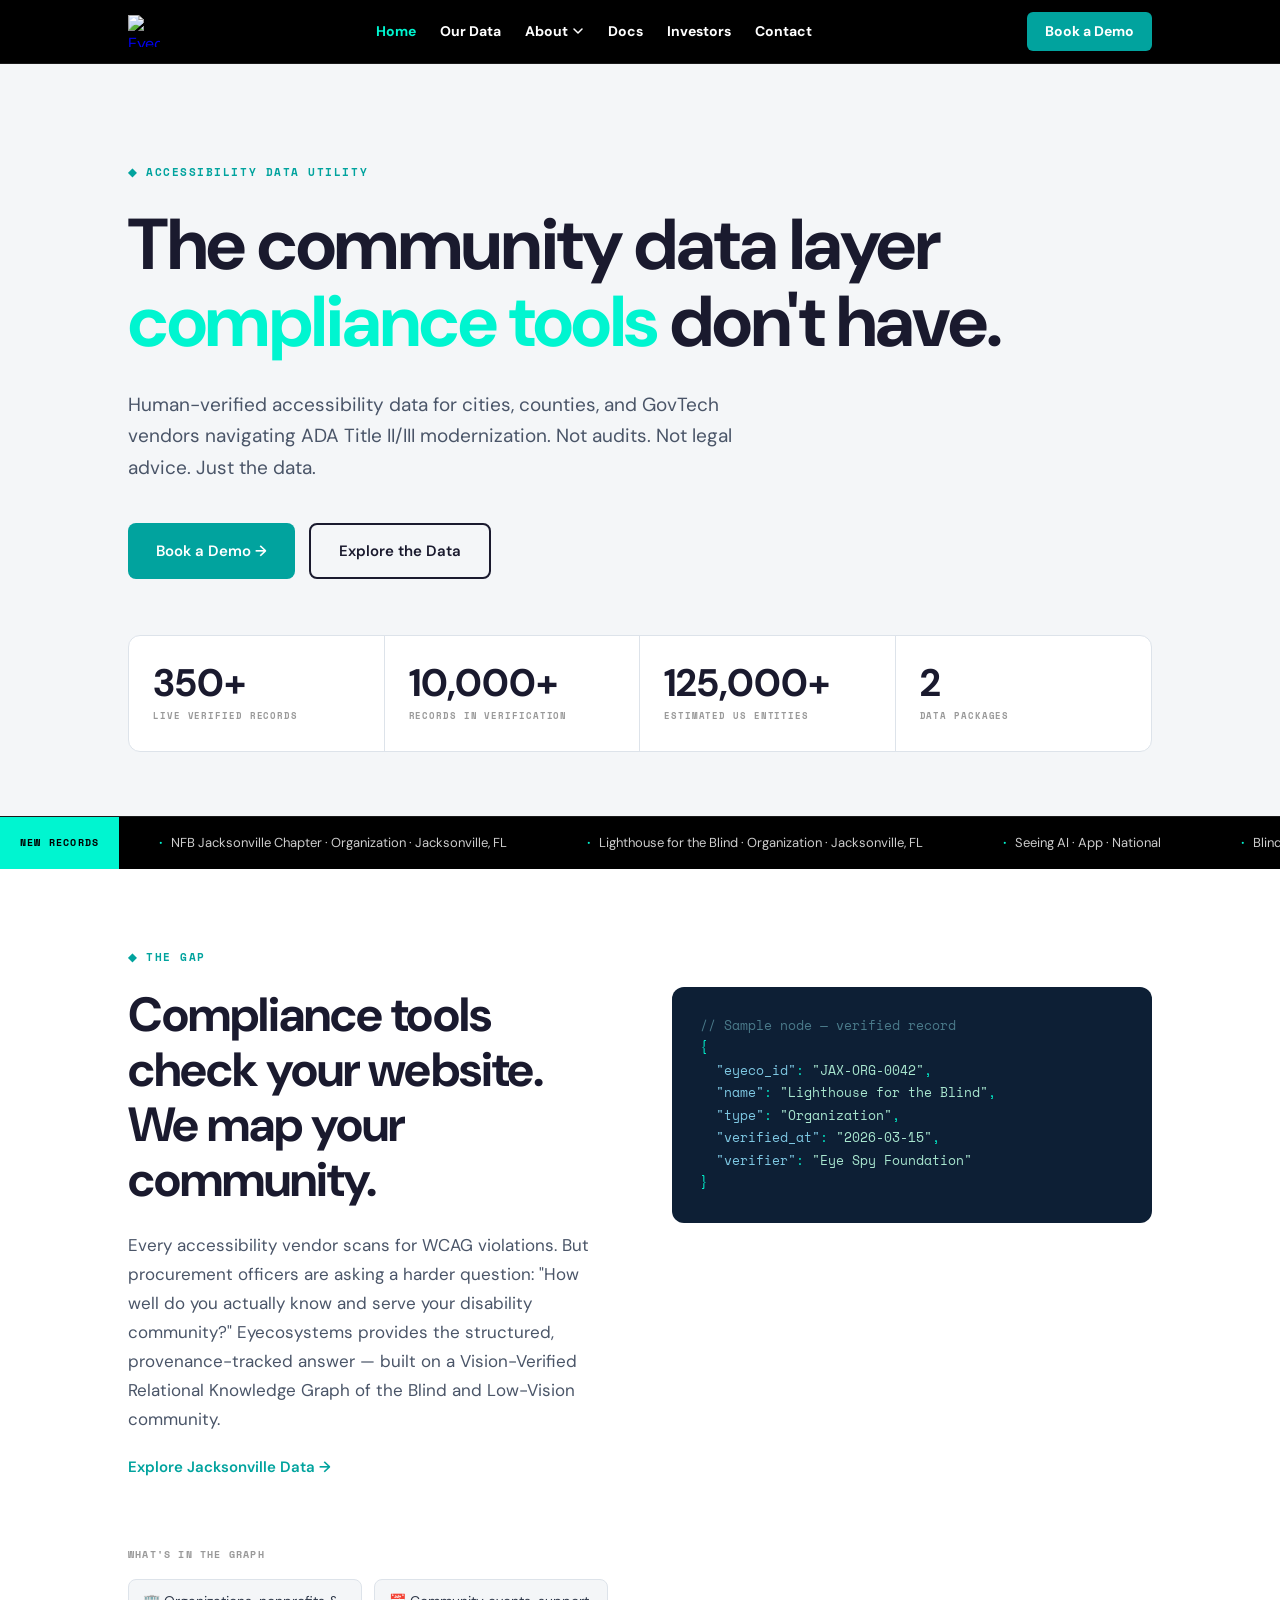
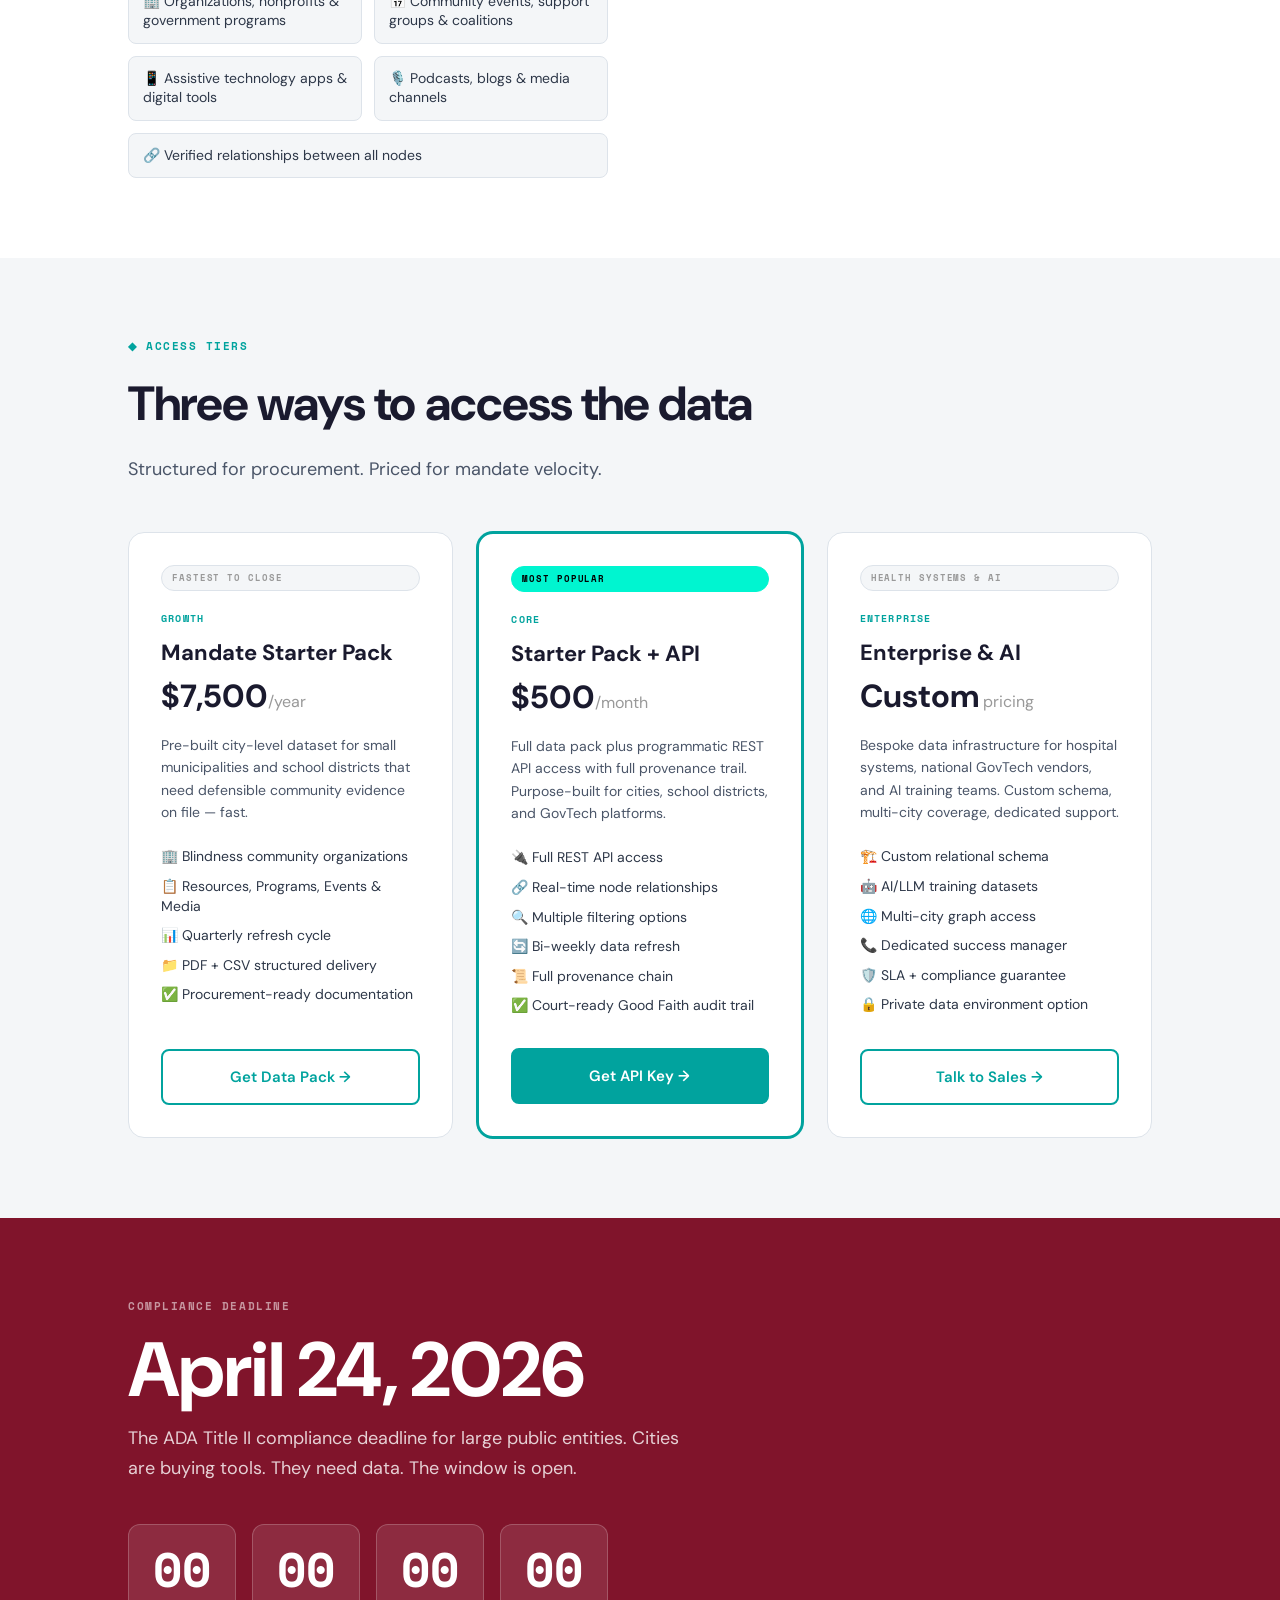
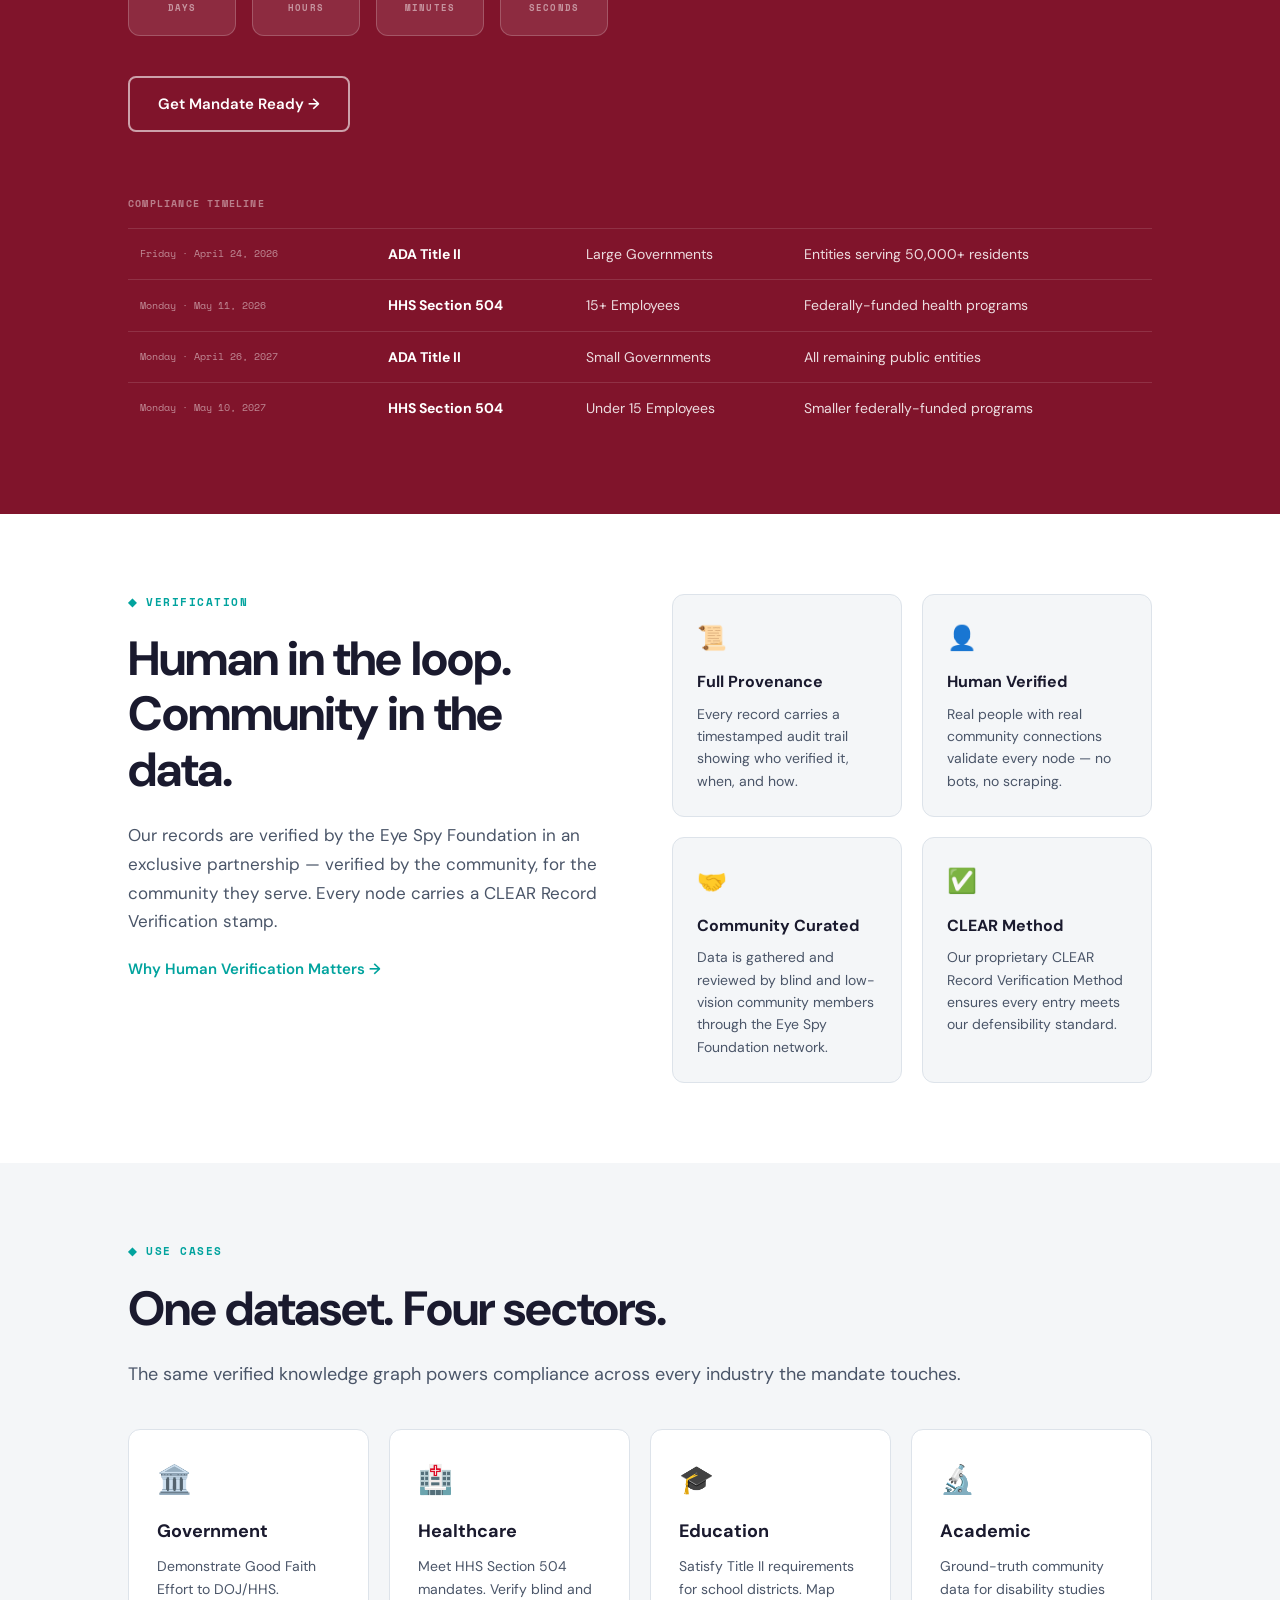
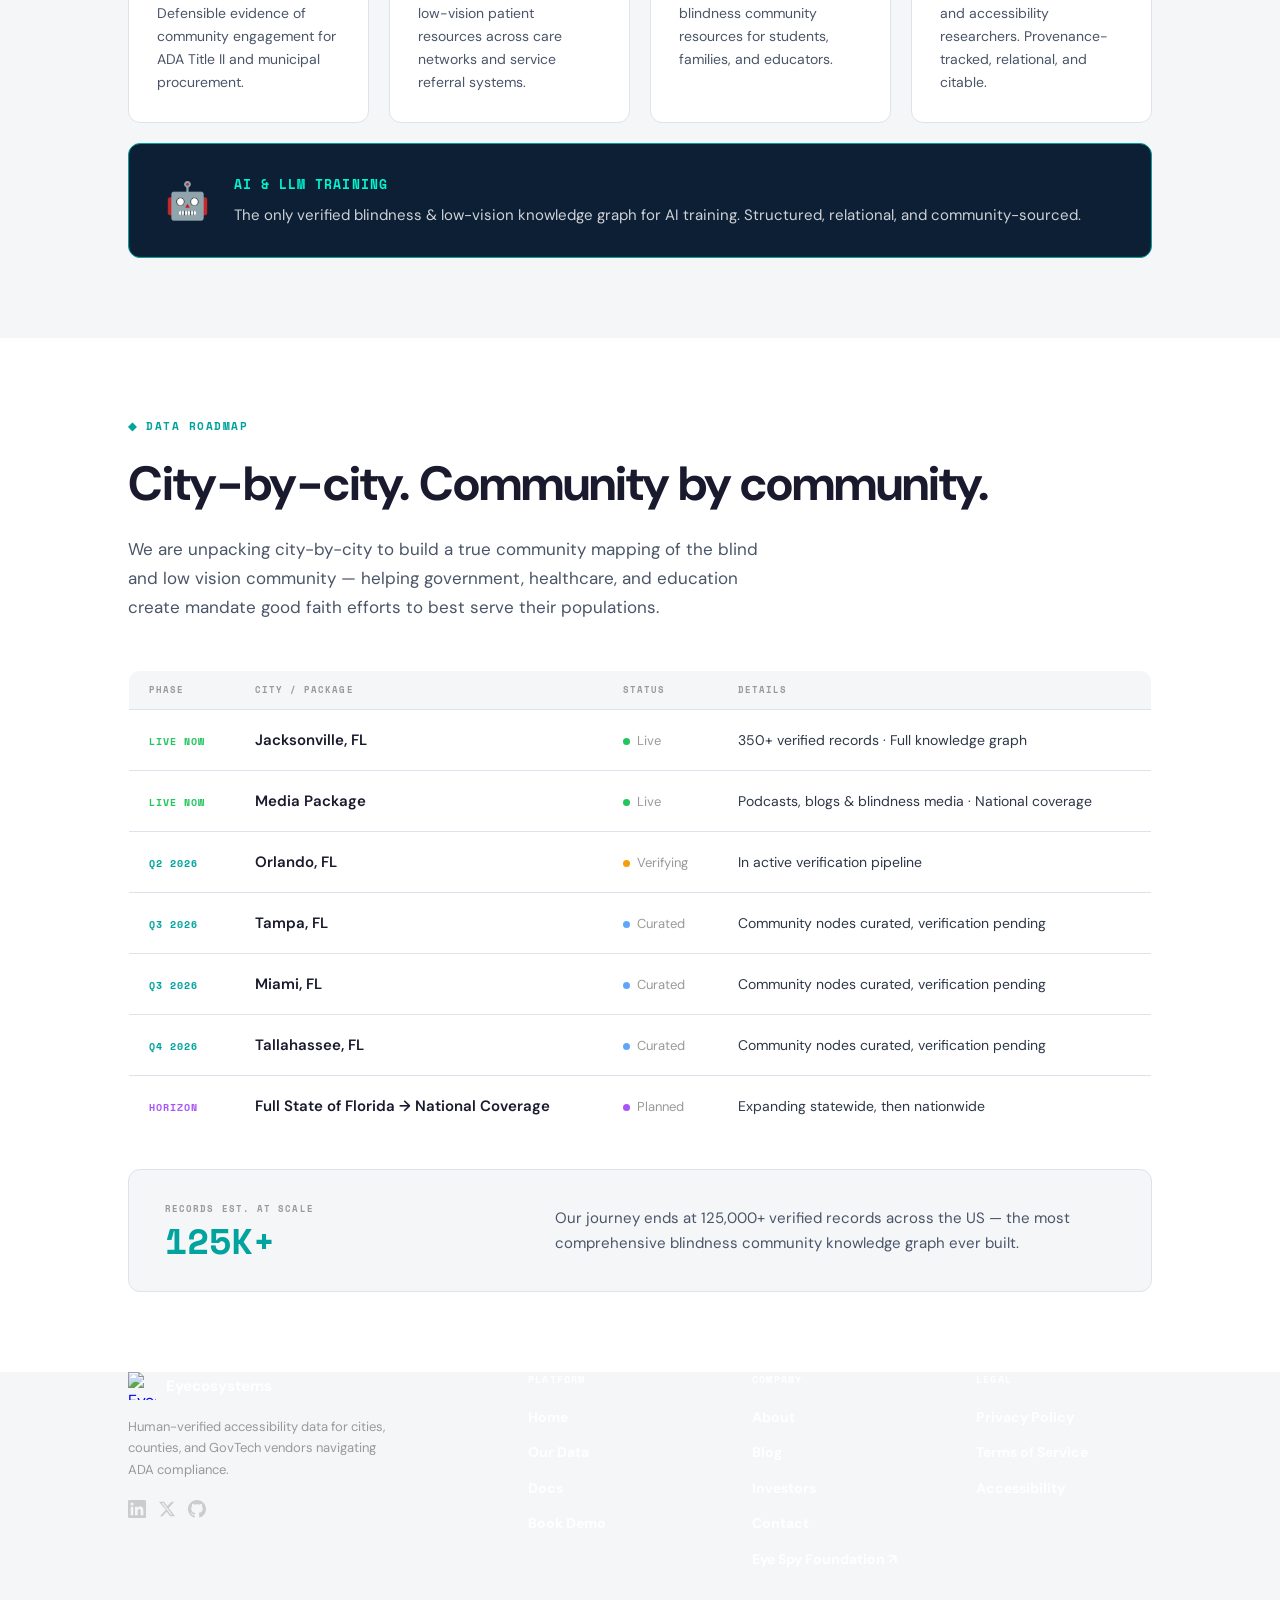
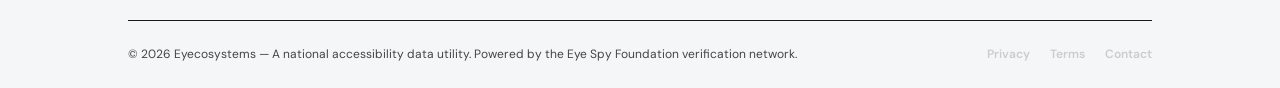
==== commit c33629e1: "Add mobile nav hamburger menu, Book a Demo CTA button, white bold nav/footer links, skip-link, and f" ====
--- a/index.html
+++ b/index.html
@@ -37,26 +37,45 @@
     html { scroll-behavior: smooth; }
     body { font-family: 'DM Sans', sans-serif; background: var(--eyeco-bg); color: #1a1a2e; line-height: 1.6; -webkit-font-smoothing: antialiased; }
 
-    /* ===== SHARED HEADER ===== */
+            /* ===== SHARED HEADER ===== */
+    .skip-link { position: absolute; top: -100px; left: 16px; background: #00f5d0; color: #000; font-family: 'DM Sans', sans-serif; font-size: 14px; font-weight: 700; padding: 8px 16px; border-radius: 4px; z-index: 9999; text-decoration: none; }
+    .skip-link:focus { top: 8px; }
     .site-header { position: sticky; top: 0; z-index: 100; background: #000; height: 64px; display: flex; align-items: center; border-bottom: 1px solid #1a1a1a; }
-    .header-inner { width: 80%; max-width: 1280px; margin: 0 auto; display: flex; align-items: center; justify-content: space-between; }
-    .header-logo { display: flex; align-items: center; text-decoration: none; }
+    .header-inner { width: 80%; max-width: 1280px; margin: 0 auto; display: flex; align-items: center; justify-content: space-between; gap: 24px; }
+    .header-logo { display: flex; align-items: center; text-decoration: none; flex-shrink: 0; }
     .header-logo img { height: 32px; width: auto; }
-    .header-nav { display: flex; align-items: center; gap: 28px; }
-    .header-nav > a { color: #ccc; font-family: 'DM Sans', sans-serif; font-size: 14px; font-weight: 500; text-decoration: none; transition: color 0.15s; }
-    .header-nav > a:hover { color: #fff; }
+    .header-nav { display: flex; align-items: center; gap: 24px; }
+    .header-nav > a { color: #fff; font-family: 'DM Sans', sans-serif; font-size: 14px; font-weight: 700; text-decoration: none; transition: color 0.15s; white-space: nowrap; }
+    .header-nav > a:hover { color: #00f5d0; }
+    .header-nav > a:focus-visible { color: #00f5d0; outline: 2px solid #00f5d0; outline-offset: 2px; border-radius: 2px; }
     .header-nav > a.active { color: #00f5d0; }
     .nav-dropdown { position: relative; }
-    .nav-dropdown-btn { background: none; border: none; cursor: pointer; color: #00f5d0; font-family: 'DM Sans', sans-serif; font-size: 14px; font-weight: 500; padding: 0; display: flex; align-items: center; gap: 4px; transition: color 0.15s; }
-    .nav-dropdown-btn:hover { color: #fff; }
+    .nav-dropdown-btn { background: none; border: none; cursor: pointer; color: #fff; font-family: 'DM Sans', sans-serif; font-size: 14px; font-weight: 700; padding: 0; display: flex; align-items: center; gap: 4px; transition: color 0.15s; white-space: nowrap; }
+    .nav-dropdown-btn:hover { color: #00f5d0; }
+    .nav-dropdown-btn:focus-visible { color: #00f5d0; outline: 2px solid #00f5d0; outline-offset: 4px; border-radius: 2px; }
     .nav-dropdown-btn svg { transition: transform 0.2s; }
     .nav-dropdown.is-open .nav-dropdown-btn svg { transform: rotate(180deg); }
     .nav-dropdown-menu { display: none; position: absolute; top: calc(100% + 12px); left: 50%; transform: translateX(-50%); background: #111; border: 1px solid #2a2a2a; border-radius: 8px; min-width: 200px; padding: 6px 0; z-index: 200; }
     .nav-dropdown.is-open .nav-dropdown-menu { display: block; }
-    .nav-dropdown-menu a { display: block; padding: 10px 18px; color: #ccc; font-family: 'DM Sans', sans-serif; font-size: 14px; font-weight: 500; text-decoration: none; transition: color 0.15s, background 0.15s; }
-    .nav-dropdown-menu a:hover { color: #fff; background: #1a1a1a; }
+    .nav-dropdown-menu a { display: block; padding: 10px 18px; color: #fff; font-family: 'DM Sans', sans-serif; font-size: 14px; font-weight: 700; text-decoration: none; transition: color 0.15s, background 0.15s; }
+    .nav-dropdown-menu a:hover { color: #00f5d0; background: #1a1a1a; }
+    .nav-dropdown-menu a:focus-visible { color: #00f5d0; background: #1a1a1a; outline: 2px solid #00f5d0; outline-offset: -2px; }
     .nav-dropdown-menu a.active { color: #00f5d0; }
-    @media (max-width: 768px) { .header-inner { width: 92%; } .header-nav { display: none; } }
+    .nav-cta { display: inline-flex; align-items: center; background: #01a39e; color: #fff !important; font-family: 'DM Sans', sans-serif; font-size: 14px; font-weight: 700; padding: 8px 18px; border-radius: 6px; text-decoration: none; white-space: nowrap; transition: background 0.15s; flex-shrink: 0; }
+    .nav-cta:hover { background: #019289; }
+    .nav-cta:focus-visible { outline: 2px solid #fff; outline-offset: 2px; }
+    .nav-hamburger { display: none; background: none; border: none; cursor: pointer; padding: 8px; color: #fff; line-height: 0; }
+    .nav-hamburger:focus-visible { outline: 2px solid #00f5d0; border-radius: 4px; }
+    .mobile-menu { display: none; position: fixed; inset: 64px 0 0 0; background: #000; z-index: 99; overflow-y: auto; padding: 24px 24px 40px; border-top: 1px solid #1a1a1a; }
+    .mobile-menu.is-open { display: flex; flex-direction: column; gap: 4px; }
+    .mobile-menu a { color: #fff; font-family: 'DM Sans', sans-serif; font-size: 17px; font-weight: 700; text-decoration: none; padding: 14px 0; border-bottom: 1px solid #1a1a1a; transition: color 0.15s; }
+    .mobile-menu a:hover { color: #00f5d0; }
+    .mobile-menu a:focus-visible { color: #00f5d0; outline: 2px solid #00f5d0; outline-offset: 2px; }
+    .mobile-menu a.active { color: #00f5d0; }
+    .mobile-menu-cta { display: inline-flex !important; align-items: center; justify-content: center; background: #01a39e !important; color: #fff !important; font-family: 'DM Sans', sans-serif; font-size: 16px; font-weight: 700 !important; padding: 14px 24px !important; border-radius: 8px; text-decoration: none; margin-top: 20px; border-bottom: none !important; transition: background 0.15s; }
+    .mobile-menu-cta:hover { background: #019289 !important; color: #fff !important; }
+    @media (max-width: 900px) { .header-inner { width: 92%; } .header-nav { gap: 16px; } }
+    @media (max-width: 768px) { .header-nav, .nav-cta { display: none; } .nav-hamburger { display: block; } } }
 
     /* ===== SHARED FOOTER ===== */
     .site-footer { background: #000; border-top: 1px solid #1a1a1a; padding: 64px 0 0; margin-top: 0; }
@@ -67,17 +86,17 @@
     .footer-brand-name { color: #fff; font-family: 'DM Sans', sans-serif; font-size: 15px; font-weight: 700; }
     .footer-tagline { font-family: 'DM Sans', sans-serif; font-size: 13px; color: #999; line-height: 1.65; max-width: 260px; }
     .footer-social { display: flex; gap: 12px; margin-top: 20px; }
-    .footer-social a { color: #555; transition: color 0.15s; }
+    .footer-social a { color: #ccc; transition: color 0.15s; }
     .footer-social a:hover { color: #fff; }
     .footer-col-title { font-family: 'Space Mono', monospace; font-size: 10px; font-weight: 700; letter-spacing: 0.12em; text-transform: uppercase; color: #fff; margin-bottom: 16px; }
     .footer-col-links { display: flex; flex-direction: column; gap: 10px; list-style: none; padding: 0; margin: 0; }
-    .footer-col-links a { font-family: 'DM Sans', sans-serif; font-size: 14px; color: #999; text-decoration: none; transition: color 0.15s; }
-    .footer-col-links a:hover { color: #fff; }
+    .footer-col-links a { font-family: 'DM Sans', sans-serif; font-size: 14px; color: #fff; font-weight: 700; text-decoration: none; transition: color 0.15s; }
+    .footer-col-links a:hover { color: #00f5d0; }
     .footer-bottom { padding: 24px 0; display: flex; align-items: center; justify-content: space-between; flex-wrap: wrap; gap: 12px; }
     .footer-copy { font-family: 'DM Sans', sans-serif; font-size: 12px; color: #444; }
     .footer-bottom-links { display: flex; gap: 20px; }
-    .footer-bottom-links a { font-family: 'DM Sans', sans-serif; font-size: 12px; color: #444; text-decoration: none; transition: color 0.15s; }
-    .footer-bottom-links a:hover { color: #fff; }
+    .footer-bottom-links a { font-family: 'DM Sans', sans-serif; font-size: 12px; color: #ccc; font-weight: 600; text-decoration: none; transition: color 0.15s; }
+    .footer-bottom-links a:hover { color: #00f5d0; }
     @media (max-width: 900px) { .footer-grid { grid-template-columns: 1fr 1fr; gap: 32px; } }
     @media (max-width: 768px) { .footer-inner { width: 92%; } .footer-grid { grid-template-columns: 1fr 1fr; gap: 24px; } .footer-bottom { flex-direction: column; align-items: flex-start; } }
     @media (max-width: 480px) { .footer-grid { grid-template-columns: 1fr; } }
@@ -226,7 +245,7 @@
 </head>
 <body>
 
-  <!-- SHARED HEADER -->
+  <a href="#main-content" class="skip-link">Skip to main content</a>
   <header class="site-header" role="banner">
     <div class="header-inner">
       <a href="/" class="header-logo" aria-label="Eyecosystems home">
@@ -236,7 +255,7 @@
         <a href="/" class="active">Home</a>
         <a href="/our-data">Our Data</a>
         <div class="nav-dropdown" role="none">
-          <button class="nav-dropdown-btn" aria-haspopup="true" aria-expanded="false" aria-label="About menu">
+          <button class="nav-dropdown-btn" aria-haspopup="true" aria-expanded="false" aria-label="About submenu">
             About
             <svg width="12" height="12" viewBox="0 0 12 12" fill="none" aria-hidden="true"><path d="M2 4l4 4 4-4" stroke="currentColor" stroke-width="1.5" stroke-linecap="round" stroke-linejoin="round"/></svg>
           </button>
@@ -249,11 +268,24 @@
         <a href="/investors">Investors</a>
         <a href="/contact">Contact</a>
       </nav>
+      <a href="/book-demo" class="nav-cta">Book a Demo</a>
+      <button class="nav-hamburger" aria-label="Open navigation menu" aria-expanded="false" aria-controls="mobile-menu">
+        <svg width="24" height="24" viewBox="0 0 24 24" fill="none" aria-hidden="true"><rect x="3" y="6" width="18" height="2" rx="1" fill="currentColor"/><rect x="3" y="11" width="18" height="2" rx="1" fill="currentColor"/><rect x="3" y="16" width="18" height="2" rx="1" fill="currentColor"/></svg>
+      </button>
     </div>
   </header>
-
-  <!-- ===================== SECTION 1: HERO ===================== -->
-  <section class="hero" aria-label="Hero">
+  <nav class="mobile-menu" id="mobile-menu" aria-label="Mobile navigation">
+    <a href="/" class="active">Home</a>
+    <a href="/our-data">Our Data</a>
+    <a href="/about">About Eyecosystems</a>
+    <a href="/blog">Blog</a>
+    <a href="/docs">Docs</a>
+    <a href="/investors">Investors</a>
+    <a href="/contact">Contact</a>
+    <a href="/book-demo" class="mobile-menu-cta">Book a Demo</a>
+  </nav>
+<!-- ===================== SECTION 1: HERO ===================== -->
+  <section id="main-content" class="hero" aria-label="Hero">
     <div class="section-inner">
       <div class="hero-label">◆ Accessibility Data Utility</div>
       <h1>
@@ -687,6 +719,8 @@
   <!-- SHARED JS -->
   <script>
     // Nav dropdown
+        // Dropdown
+    // Dropdown
     document.querySelectorAll('.nav-dropdown').forEach(function(el) {
       var btn = el.querySelector('.nav-dropdown-btn');
       btn.addEventListener('click', function(e) { e.stopPropagation(); var o = el.classList.toggle('is-open'); btn.setAttribute('aria-expanded', o); });
@@ -694,8 +728,19 @@
     document.addEventListener('click', function() {
       document.querySelectorAll('.nav-dropdown').forEach(function(el) { el.classList.remove('is-open'); var b = el.querySelector('.nav-dropdown-btn'); if (b) b.setAttribute('aria-expanded','false'); });
     });
-
-    // Countdown — target: April 24, 2026 00:00:00 UTC
+    // Hamburger
+    var hamburger = document.querySelector('.nav-hamburger');
+    var mobileMenu = document.getElementById('mobile-menu');
+    if (hamburger && mobileMenu) {
+      hamburger.addEventListener('click', function() {
+        var isOpen = mobileMenu.classList.toggle('is-open');
+        hamburger.setAttribute('aria-expanded', isOpen);
+        hamburger.innerHTML = isOpen
+          ? '<svg width="24" height="24" viewBox="0 0 24 24" fill="none" aria-hidden="true"><path d="M6 6l12 12M18 6L6 18" stroke="currentColor" stroke-width="2" stroke-linecap="round"/></svg>'
+          : '<svg width="24" height="24" viewBox="0 0 24 24" fill="none" aria-hidden="true"><rect x="3" y="6" width="18" height="2" rx="1" fill="currentColor"/><rect x="3" y="11" width="18" height="2" rx="1" fill="currentColor"/><rect x="3" y="16" width="18" height="2" rx="1" fill="currentColor"/></svg>';
+      });
+    }
+        // Countdown — target: April 24, 2026 00:00:00 UTC
     (function() {
       var target = new Date('2026-04-24T00:00:00Z').getTime();
       function pad(n) { return String(n).padStart(2, '0'); }
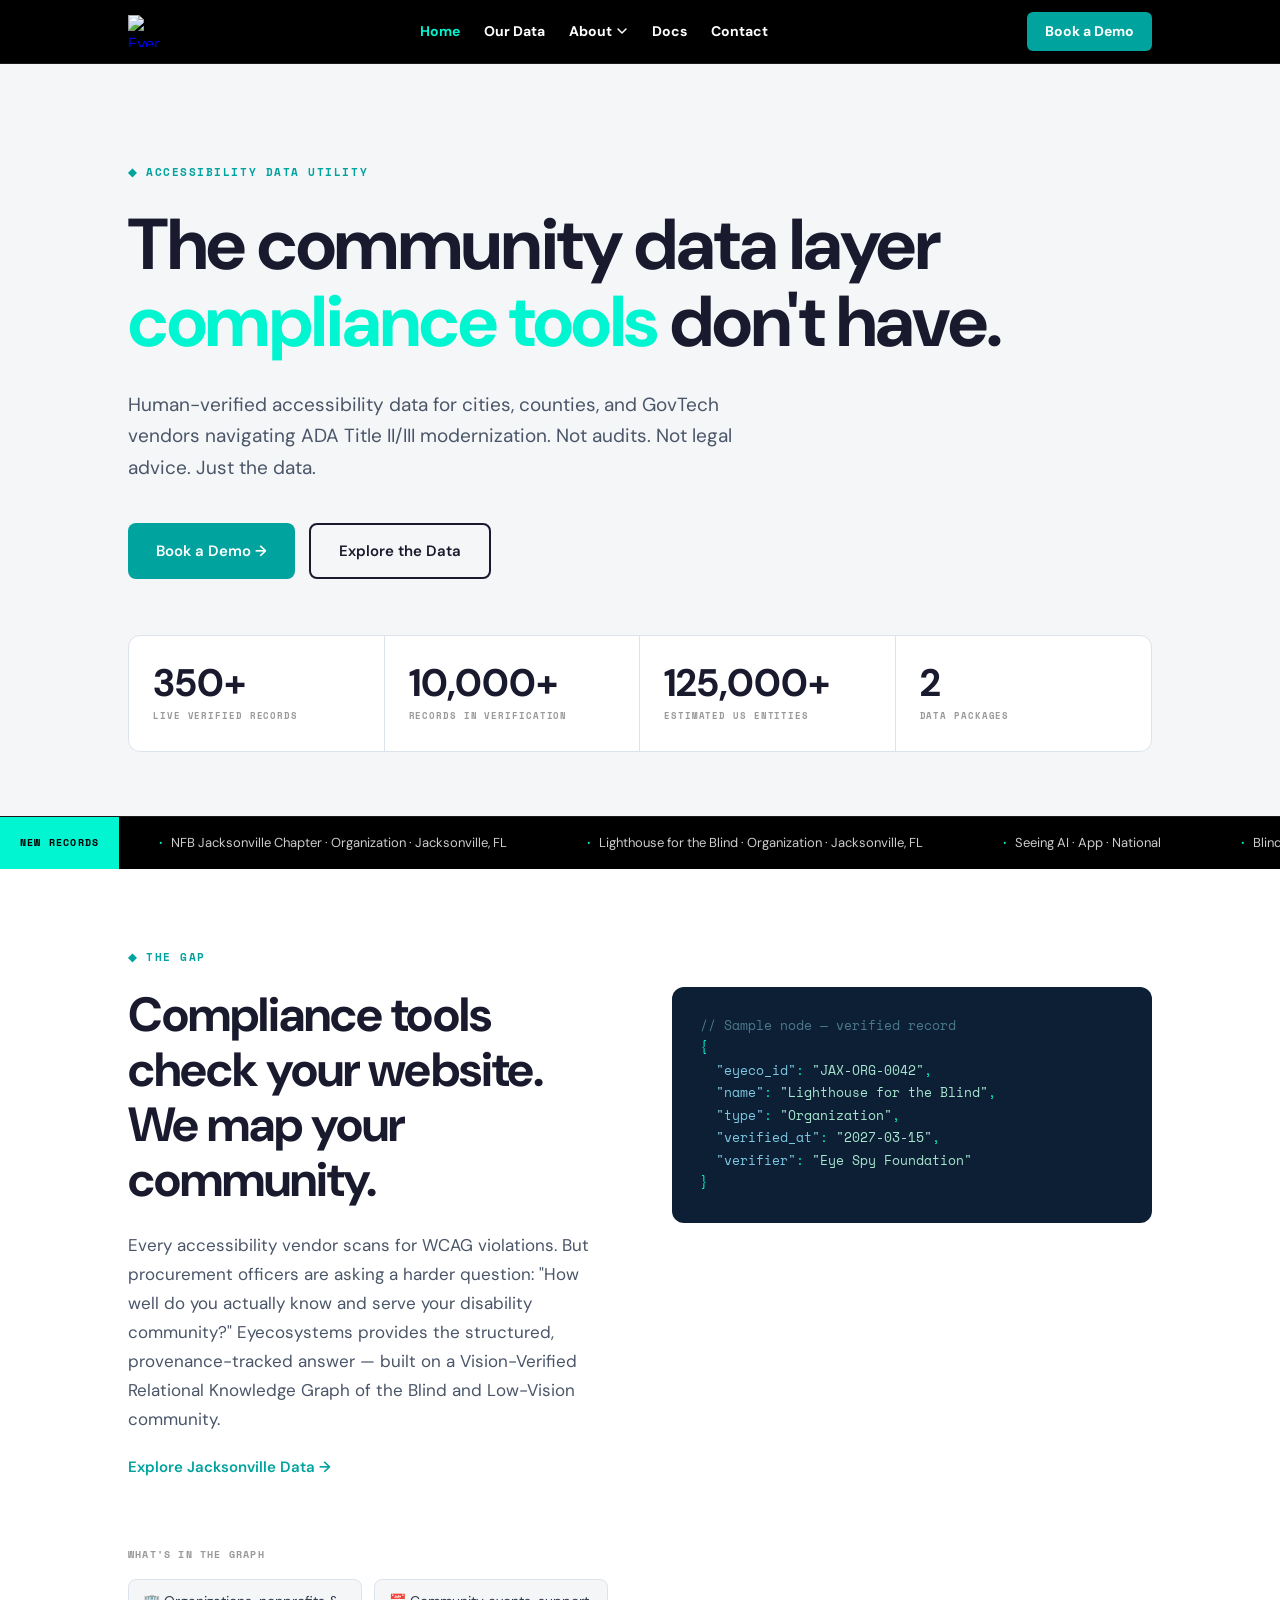
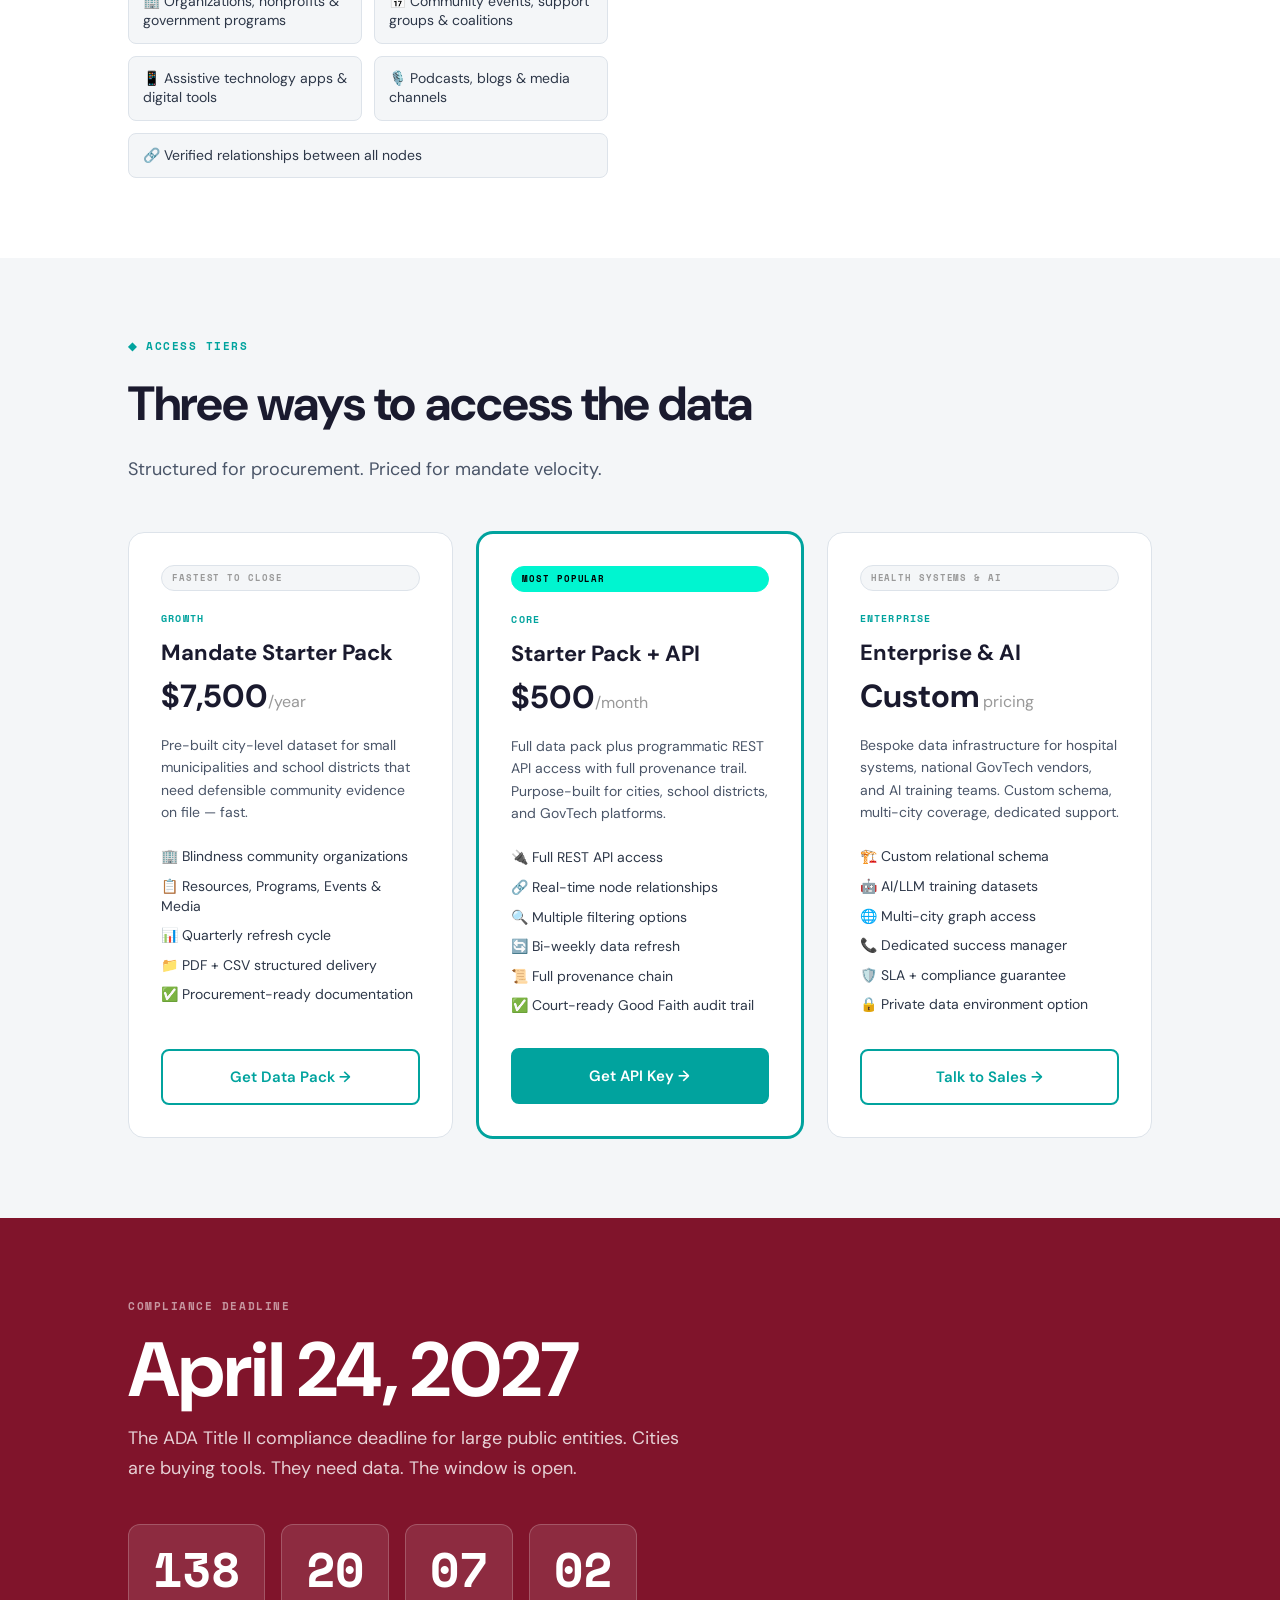
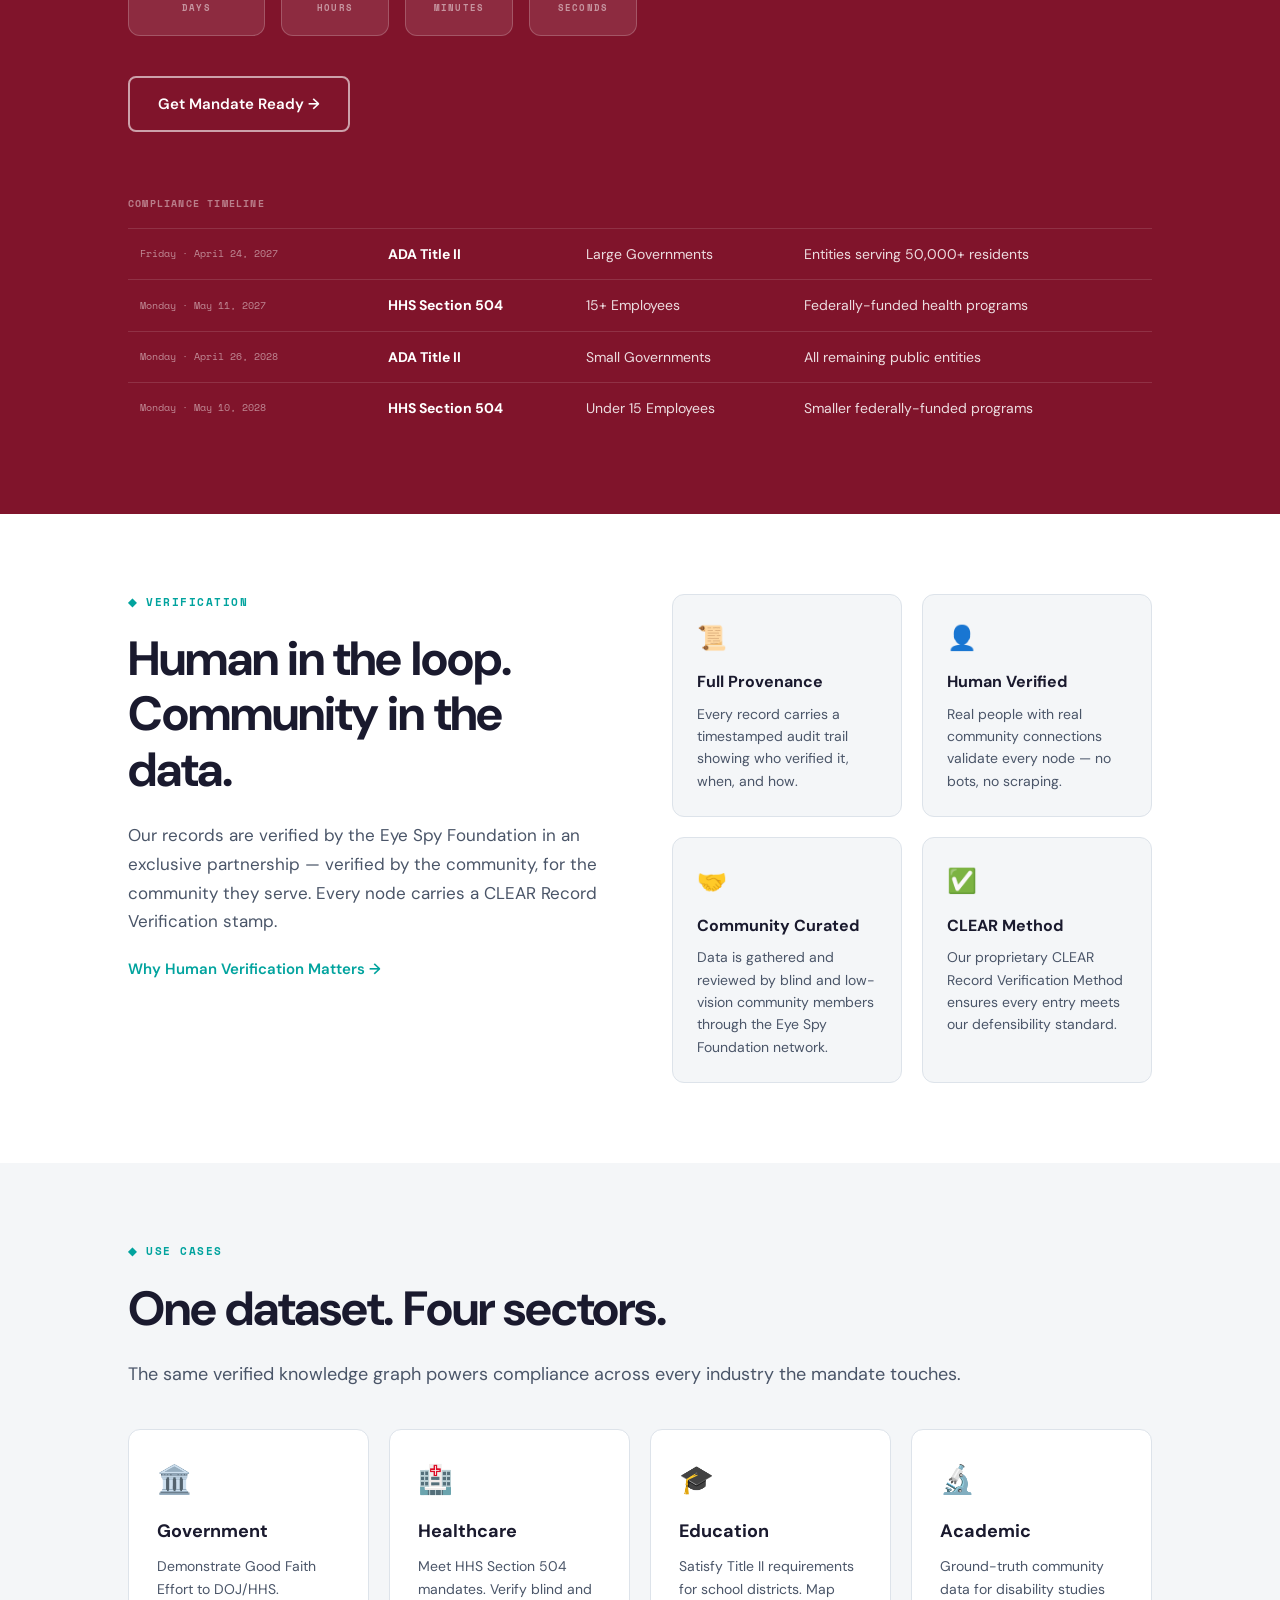
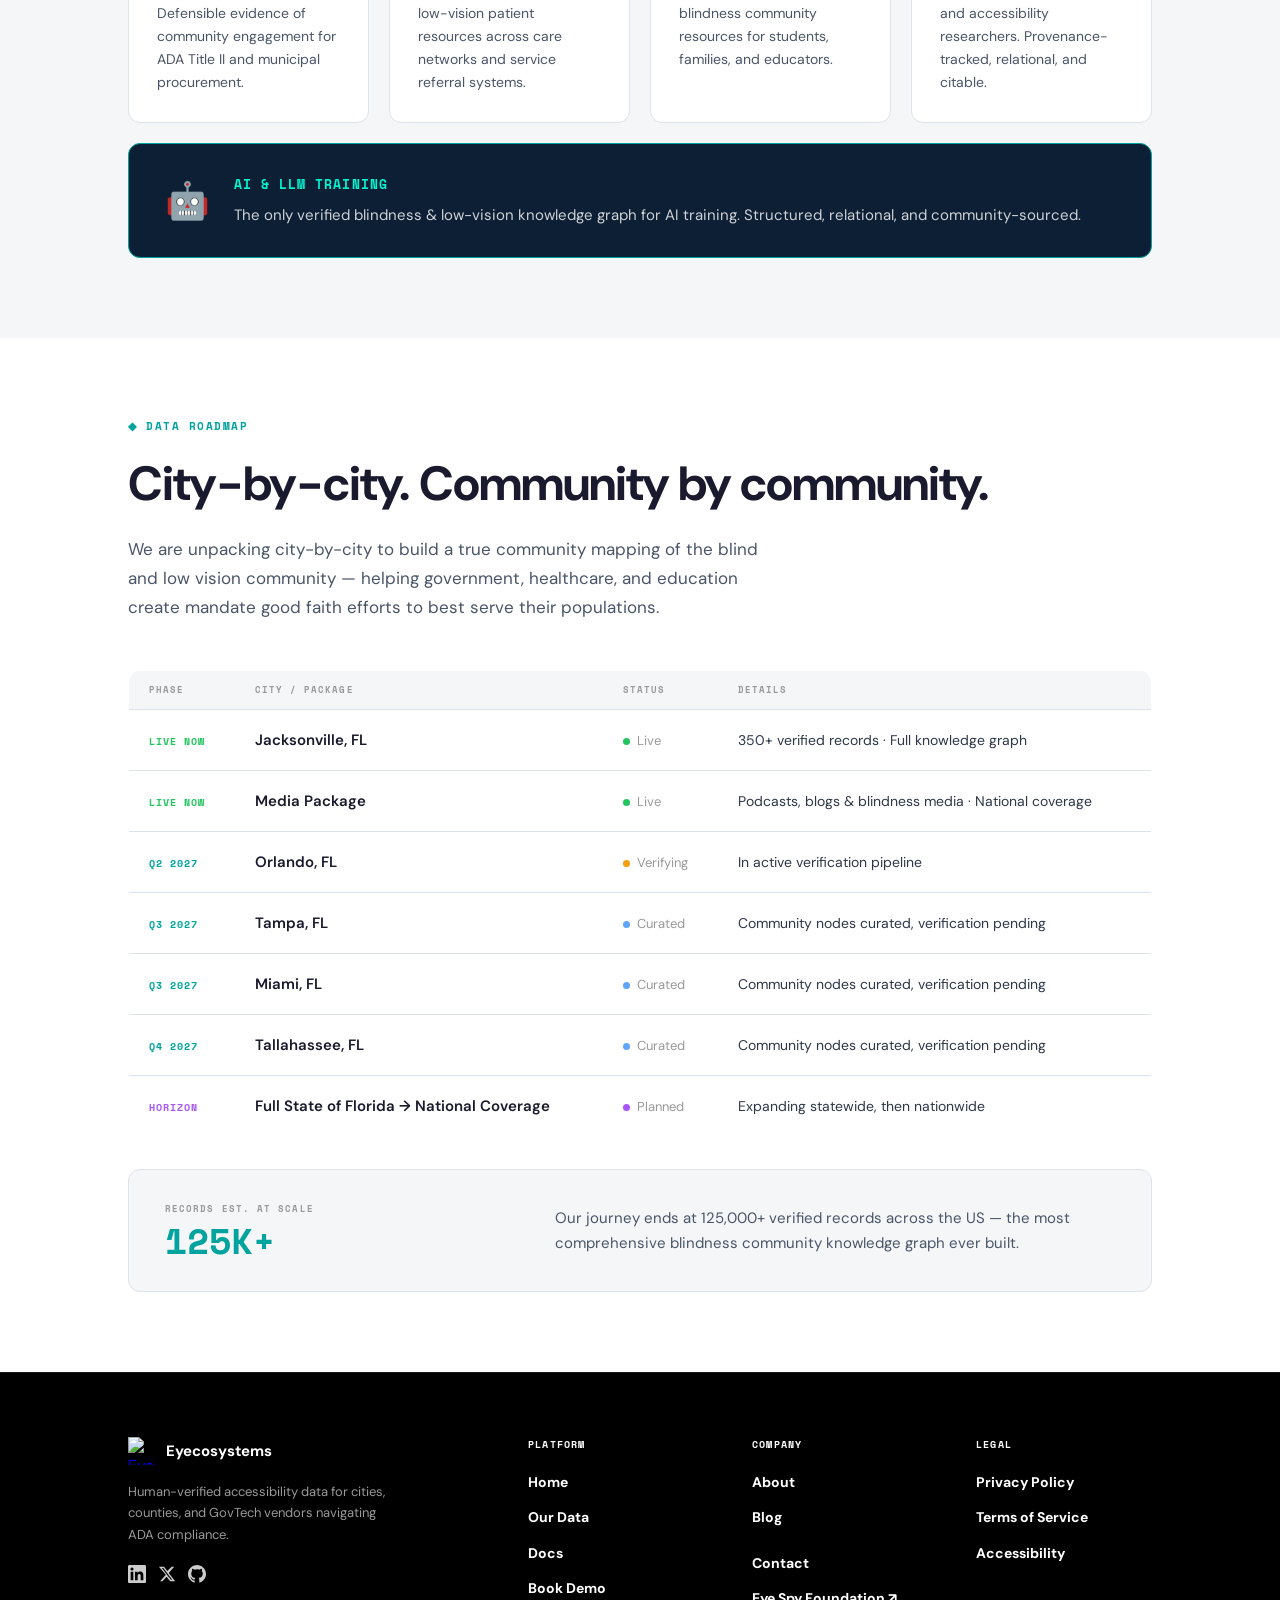
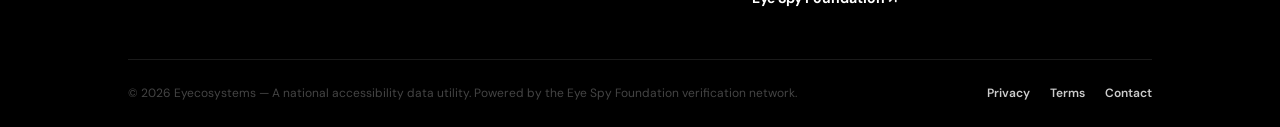
==== commit 6575c0a3: "Remove Investors page, update compliance dates to 2027/2028, add CMS admin panel, fix nav/footer con" ====
--- a/index.html
+++ b/index.html
@@ -75,7 +75,7 @@
     .mobile-menu-cta { display: inline-flex !important; align-items: center; justify-content: center; background: #01a39e !important; color: #fff !important; font-family: 'DM Sans', sans-serif; font-size: 16px; font-weight: 700 !important; padding: 14px 24px !important; border-radius: 8px; text-decoration: none; margin-top: 20px; border-bottom: none !important; transition: background 0.15s; }
     .mobile-menu-cta:hover { background: #019289 !important; color: #fff !important; }
     @media (max-width: 900px) { .header-inner { width: 92%; } .header-nav { gap: 16px; } }
-    @media (max-width: 768px) { .header-nav, .nav-cta { display: none; } .nav-hamburger { display: block; } } }
+    @media (max-width: 768px) { .header-nav, .nav-cta { display: none; } .nav-hamburger { display: block; } }
 
     /* ===== SHARED FOOTER ===== */
     .site-footer { background: #000; border-top: 1px solid #1a1a1a; padding: 64px 0 0; margin-top: 0; }
@@ -264,9 +264,7 @@
             <a href="/blog" role="menuitem">Blog</a>
           </div>
         </div>
-        <a href="/docs">Docs</a>
-        <a href="/investors">Investors</a>
-        <a href="/contact">Contact</a>
+        <a href="/docs">Docs</a>        <a href="/contact">Contact</a>
       </nav>
       <a href="/book-demo" class="nav-cta">Book a Demo</a>
       <button class="nav-hamburger" aria-label="Open navigation menu" aria-expanded="false" aria-controls="mobile-menu">
@@ -279,9 +277,7 @@
     <a href="/our-data">Our Data</a>
     <a href="/about">About Eyecosystems</a>
     <a href="/blog">Blog</a>
-    <a href="/docs">Docs</a>
-    <a href="/investors">Investors</a>
-    <a href="/contact">Contact</a>
+    <a href="/docs">Docs</a>    <a href="/contact">Contact</a>
     <a href="/book-demo" class="mobile-menu-cta">Book a Demo</a>
   </nav>
 <!-- ===================== SECTION 1: HERO ===================== -->
@@ -375,7 +371,7 @@
   <span style="color:#7ec8e3">"eyeco_id"</span>: <span style="color:#a8e6cf">"JAX-ORG-0042"</span>,
   <span style="color:#7ec8e3">"name"</span>: <span style="color:#a8e6cf">"Lighthouse for the Blind"</span>,
   <span style="color:#7ec8e3">"type"</span>: <span style="color:#a8e6cf">"Organization"</span>,
-  <span style="color:#7ec8e3">"verified_at"</span>: <span style="color:#a8e6cf">"2026-03-15"</span>,
+  <span style="color:#7ec8e3">"verified_at"</span>: <span style="color:#a8e6cf">"2027-03-15"</span>,
   <span style="color:#7ec8e3">"verifier"</span>: <span style="color:#a8e6cf">"Eye Spy Foundation"</span>
 }</pre>
           </div>
@@ -453,7 +449,7 @@
   <section class="section-deadline" aria-labelledby="deadline-heading">
     <div class="section-inner">
       <div class="deadline-label">Compliance Deadline</div>
-      <h2 class="deadline-h2" id="deadline-heading">April 24, 2026</h2>
+      <h2 class="deadline-h2" id="deadline-heading">April 24, 2027</h2>
       <p class="deadline-text">The ADA Title II compliance deadline for large public entities. Cities are buying tools. They need data. The window is open.</p>
 
       <div class="countdown" id="countdown" aria-live="polite" aria-label="Countdown to compliance deadline">
@@ -481,25 +477,25 @@
       <table class="timeline-table" aria-label="ADA compliance timeline">
         <tbody>
           <tr>
-            <td>Friday · April 24, 2026</td>
+            <td>Friday · April 24, 2027</td>
             <td>ADA Title II</td>
             <td>Large Governments</td>
             <td>Entities serving 50,000+ residents</td>
           </tr>
           <tr>
-            <td>Monday · May 11, 2026</td>
+            <td>Monday · May 11, 2027</td>
             <td>HHS Section 504</td>
             <td>15+ Employees</td>
             <td>Federally-funded health programs</td>
           </tr>
           <tr>
-            <td>Monday · April 26, 2027</td>
+            <td>Monday · April 26, 2028</td>
             <td>ADA Title II</td>
             <td>Small Governments</td>
             <td>All remaining public entities</td>
           </tr>
           <tr>
-            <td>Monday · May 10, 2027</td>
+            <td>Monday · May 10, 2028</td>
             <td>HHS Section 504</td>
             <td>Under 15 Employees</td>
             <td>Smaller federally-funded programs</td>
@@ -614,25 +610,25 @@
             <td>Podcasts, blogs &amp; blindness media · National coverage</td>
           </tr>
           <tr>
-            <td><span class="roadmap-phase">Q2 2026</span></td>
+            <td><span class="roadmap-phase">Q2 2027</span></td>
             <td><span class="roadmap-city">Orlando, FL</span></td>
             <td><span class="roadmap-status"><span class="status-dot verifying" aria-hidden="true"></span>Verifying</span></td>
             <td>In active verification pipeline</td>
           </tr>
           <tr>
-            <td><span class="roadmap-phase">Q3 2026</span></td>
+            <td><span class="roadmap-phase">Q3 2027</span></td>
             <td><span class="roadmap-city">Tampa, FL</span></td>
             <td><span class="roadmap-status"><span class="status-dot curated" aria-hidden="true"></span>Curated</span></td>
             <td>Community nodes curated, verification pending</td>
           </tr>
           <tr>
-            <td><span class="roadmap-phase">Q3 2026</span></td>
+            <td><span class="roadmap-phase">Q3 2027</span></td>
             <td><span class="roadmap-city">Miami, FL</span></td>
             <td><span class="roadmap-status"><span class="status-dot curated" aria-hidden="true"></span>Curated</span></td>
             <td>Community nodes curated, verification pending</td>
           </tr>
           <tr>
-            <td><span class="roadmap-phase">Q4 2026</span></td>
+            <td><span class="roadmap-phase">Q4 2027</span></td>
             <td><span class="roadmap-city">Tallahassee, FL</span></td>
             <td><span class="roadmap-status"><span class="status-dot curated" aria-hidden="true"></span>Curated</span></td>
             <td>Community nodes curated, verification pending</td>
@@ -691,7 +687,7 @@
           <ul class="footer-col-links">
             <li><a href="/about">About</a></li>
             <li><a href="/blog">Blog</a></li>
-            <li><a href="/investors">Investors</a></li>
+            <li></li>
             <li><a href="/contact">Contact</a></li>
             <li><a href="https://eyespyfoundation.org" target="_blank" rel="noopener">Eye Spy Foundation ↗</a></li>
           </ul>
@@ -740,9 +736,9 @@
           : '<svg width="24" height="24" viewBox="0 0 24 24" fill="none" aria-hidden="true"><rect x="3" y="6" width="18" height="2" rx="1" fill="currentColor"/><rect x="3" y="11" width="18" height="2" rx="1" fill="currentColor"/><rect x="3" y="16" width="18" height="2" rx="1" fill="currentColor"/></svg>';
       });
     }
-        // Countdown — target: April 24, 2026 00:00:00 UTC
+        // Countdown — target: April 24, 2027 00:00:00 UTC
     (function() {
-      var target = new Date('2026-04-24T00:00:00Z').getTime();
+      var target = new Date('2027-04-24T00:00:00Z').getTime();
       function pad(n) { return String(n).padStart(2, '0'); }
       function update() {
         var diff = target - Date.now();
